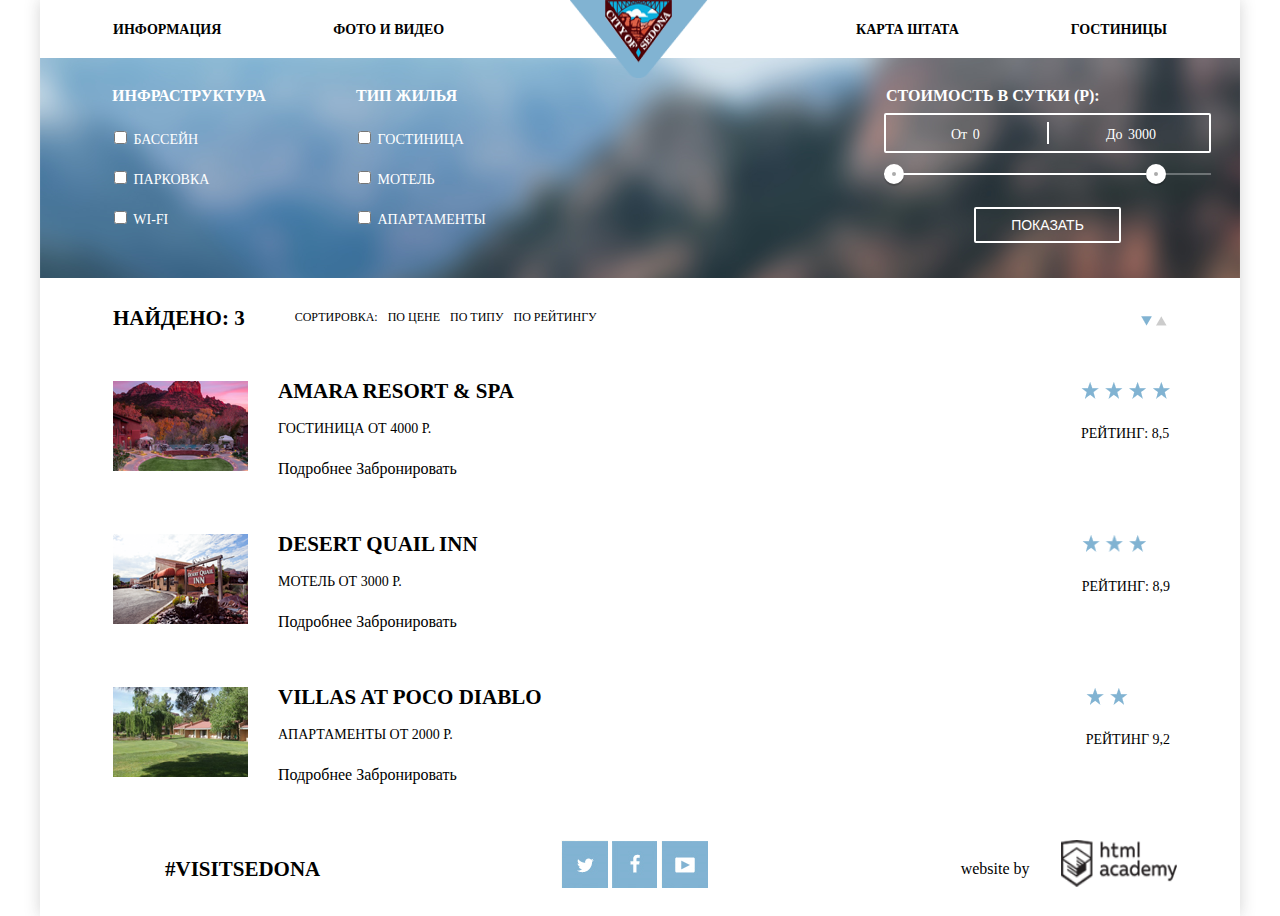
==== hotels.html @ d02c3669 "new" ====
<!DOCTYPE html>
<html lang="ru">
  <head>
    <meta charset="utf-8">
    <title>HTML Academy: Седона</title>
	<link href="css/css.css" rel="stylesheet">

  </head>
  <body>
       <header class="main-header">
	 <div class="container">
	  <nav class="main-navigator">
       <ul class="nav">
	     <li class="navigation nav-left"> <a href="#"> Информация </a> </li>
	     <li class="navigation nav-left"> <a href="#"> Фото и видео </a> </li>
         <li class="navigation nav-right"> <a href="#"> Карта штата </a> </li>
	     <li class="navigation nav-right-b"> <a href="#"> Гостиницы </a> </li>
	   </ul>
	  </nav>  
	 </div>
	 <div class="logo">
	   <a>
	     <img src="img/logo-sedona.png" alt="logo" width="138" height="78"> 
	   </a> 
	 </div>
	</header> 
	 <div class="all-search">
      <form>
	  <fieldset class="search-inf">
	  <legend> Инфраструктура </legend>
	   <p class="text">
	   <input type="checkbox" name="pool" id="pool">
	   <label for="pool">  Бассейн </label> 
	   </p>
	   <p class="text">
	   <input type="checkbox" name="parking" id="parking">
	   <label for="parking">  Парковка  </label>
	   </p>
	   <p class="text">
	   <input type="checkbox" name="wifi" id="wifi">
	   <label for="wifi">  WI-FI  </label>
	   </p>
	   </fieldset>
	   </form>
	 <form>
	 <fieldset class="search-accomodation">
	<legend> Тип жилья </legend>
	 <p class="text" >
	  <input type="checkbox" name="hotel" id="hotel">
	  <label for="hotel"> Гостиница </label>
	 </p>
	 <p class="text">
	  <input type="checkbox" name="motel" id="motel">
	  <label for="motel"> Мотель </label>
	 </p>
	 <p class="text">
	  <input type="checkbox" name="apartments" id="apartments">
	  <label for="apartments"> Апартаменты </label>
	 </p> 
	  </fieldset>
	 </form>
	<fieldset class="filter">
	 <legend>Стоимость в сутки (Р):</legend>
	   <div class="price-controls">
	   <label class="min-price"> От <input type="text" name="min-price" value="0"></label>
	   <label class="max-price"> До <input type="text" name="max-price" value="3000"> </label>
     </div>	 
	 <div class="range-controls">
	   <div class="scale">
	    <div class="bar"></div>
	   </div>
	 <div class="range-toggle range-toggle-min"> </div>  
	 <div class="range-toggle range-toggle-max"> </div>
	 </div>  
	 <button class="btn-transparent" type="submit">Показать</button>
	</fieldset>
	</div> 
	 <div class="sort">
	 <h2> Найдено: 3 </h2>
	  <ul class="howtosort">
	    <li class="sort1"> Сортировка: </li>
	    <li class="sort1"> <a href="#"> По цене </a> </li>
	    <li class="sort1"> <a href="#"> По типу </a> </li>
		<li class="sort1"> <a href="#"> По рейтингу </a> </li>
	</ul>
	 <div class="updown">
	  <a href="#"> <img src="img/down.png" alt="down"> </a>
	  <a href="#"> <img src="img/up.png" alt="up"></a>
	 </div>
	 </div>
  <div class="results">
    <div class="hotel">
	 <div class="image-block">
     <img src="img/amara.png" alt="amara hotel" width="135" height="90">
	 </div>
	 <div class="text-block">
     <h2> Amara Resort & Spa </h2>
     <p class="text"> Гостиница от 4000 Р. </p>
       <div class="booking-accomodation">
         <a href="#" class="button"> Подробнее </a>	   	 
		 <a href="#" class="button-2"> Забронировать </a>
	   </div>
      </div>	
		  <div class="rating">
		   <img src="img/4.png" alt="stars" width="89" height="17">
		   <p class="text">Рейтинг: 8,5 </p>
		  </div>
	</div>
		
	<div class="motel">
	  <div class="image-block">
      <img src="img/desert.png" alt="motel" width="135" height="90">
	  </div>
	  <div class="text-block">
      <h2> Desert Quail Inn </h2>	
      <p class="text"> Мотель от 3000 Р.</p>	  
	   <div class="booking-accomodation">
		<a href="#" class="button"> Подробнее </a>	   
		<a href="#" class="button-2"> Забронировать </a>  
		</div>
	   </div>	
		 <div class="rating"> 
		 <img src="img/3.png" alt="3 stars" width="64" height="17">
		  <p class="text">Рейтинг: 8,9 </p>
		 </div>
	   </div>
	
	<div class="apartments">
	 <div class="image-block">
	  <img src="img/villas.png" alt="apartments" width="135" height="90">
	  </div>
	  <div class="text-block">
	  <h2> Villas At Poco Diablo </h2>
	  <p class="text"> Апартаменты от 2000 Р. </p>
	   <div class="booking-accomodation">
		<a href="#" class="button"> Подробнее </a>	   
		<a href="#" class="button-2"> Забронировать </a> 
		</div>
		</div>
		<div class="rating"> 
		 <img src="img/2.png" alt="2 stars" width="42" height="17">
		 <p class="text">Рейтинг 9,2 </p>
		</div>
		</div>
</div>		
	   
	<footer class="main-footer">
   <div class="container2"> 
     <section class="hashtag"> 
       #Visitsedona
     </section>
	 <section class="social">
	  <a class="social-btn social-btn-tw" href="#"> <img src="img/twitter.png" alt="twitter"> </a>
      <a class="social-btn social-btn-fb" href="#"> <img src="img/facebook.png" alt="facebook"></a>
      <a class="social-btn social-btn-youtube" href="#"> <img src="img/inst.png" alt ="youtube"> </a>
	 </section> 
	 <section class="copyright">
	 <p class="cop-text"> website by </p>
	 <a class="cop-image" href="https://htmlacademy.ru/intensive/htmlcss">  <img src="img/logo-htmlacademy.png" alt="htmlacademy logo" width="116" height="47"></a>
	 </section>
	</div> 
</footer>	
  </body>
</html>
---- css/css.css ----
body {
	font-family:"PT Sans", "Verdana", "sans-serif";
	line-height: 26px;
	background-color: white; 
	max-width: 1200px;
	margin: 0px auto;
	padding:0;
	box-shadow: 0px 0px 15px 0px rgba(50, 50, 50, 0.21);
	
}


.main-navigator {
	font-size: 14px;
	font-weight: bold; 
	text-transform: uppercase;
	position: relative; 
	width: 1054px; 
	padding-left:73px;
	padding-right:73px;
	
	
}
.container {
	width:1200px;
	height: 41px;
    align-items: center; 
	padding-top:17px; 
	background-color:white;
	
}
header { 
    margin:0;
	position: relative;
}
.logo {
    position: absolute;
	top:0px;
	left:530px;
}
.nav{
	display: flex;
	padding:0;
	text-align:center; 
	justify-content: space-between;
	margin:0;

;
}
.navigation{
    font-size: 14px; 
	margin:0; 
	padding:0;
	list-style-type:none;
}

.nav-left{
	padding:0;

}

.nav-right{ 
  margin-left:300px;

}

.nav-right-b{
	padding:0;
	

}
.main-image{
	width: 100%;
}
.about {
	text-align:center;
	margin-top:60px;
	margin-bottom:55px; 

}

.features {
	display:flex; 
    flex-direction: row; 
	justify-content: space-between; 
    width:100%;  
}


.item {
	width:33.333%;
	min-height:172px; 
    padding: 60px 57px 70px 60px; 
    text-align: center; 
}
.reasons {
	display: flex; 
}
.reasons-bridge {
	display:flex; 
	flex-direction: row-reverse; 
}
.reasons-text {
	text-align: center; 
	width: 400px;
	height: 203px; 
	background-color: rgb(129, 179, 210);
	color: white; 
	padding:47px 0px 0px 0px;
	
}
.bridge-img {
	min-height: 250px;  
	line-height: 0;
}
.reasons-img { 
	min-height: 250px; 
}


.reasons-numbers{
   display:flex;
   flex-direction: row; 
   width:100%;  
}

.reasons-small{
   width: 33.333%;
   height: 176px; 
   padding: 20px 68px 60px 68px;  
   text-align: center; 
   background-color: rgb(238,238,238);
   
}

a:link{
	text-decoration:none;
	color:black;
}

.booking {
    height:295px;
	text-align: center; 
	margin: auto; 
	position:relative;
	left:0px;
	
}
.booking-form{
	width:575px; 
	height:395px;
	margin: auto; 
	top: 100%; 
	
	
}
.int {
	padding-top:54px;
	padding-bottom:22px;
	margin: 0px auto; 
	
}
.button-sedona {
	background-color: rgb(118,99,87);
	width: 575px;
	height:47px; 
	text-align: center; 
	padding-bottom: 20px;
	padding-top: 20px;  
	margin:auto;
	
	
}	
.search {
	width:575px; 
	background-color: white; 
	margin:auto; 
	left: 0; 
	right: 0;
	position:absolute; 

}
.search-sedona{
	color:white;
	text-decoration:none;
}
.howtosort{
	display:flex;
	justify-content:space-between;
	margin:0px;
}
	
.sort1 {
	list-style-type:none;
	padding-left:10px;
}

.headertext{
	font-size:30px;
	line-height: 24px;
	text-transform: uppercase;
	
}

h2{
	font-size: 21px;
	font-weight: bold; 
	text-transform: uppercase; 
	line-height:21px; 
	margin:0px;
	
}
.text{
	font-size: 14px;
	text-transform: uppercase;
	font-weight: normal; 
	

}

legend {
	font-size: 16px;
	font-weight: bold; 
	text-transform: uppercase; 
	line-height: 21px;
	padding-bottom:7px;
	
}
.sort{
	display:flex;
}
.sort1 {
	font-size: 12px;
	line-height: 18px;
	text-transform: uppercase; 
}
.container2 {
	width:100%;
	display:flex; 
	
}
.main-footer{
	padding-bottom:18px;
	padding-top:18px; 
	position:relative; 
	overflow: hidden; 
	display:flex;
}
.hashtag {
	width:33.333%; 
	font-size:21px; 
	line-height: 26px; 
	text-transform:uppercase; 
	font-weight: bold; 
	margin:auto;
	padding-left: 125px; 

}

.cop-text {
	width:100px; 
	vertical-align:middle; 
}

.copyright{
	width:33.333%;
	padding-left:120px; 
	display:flex; 
}
.social {
	width:33.333%;
	padding-left:117px; 

}

.all-search{
	border:none; 
	display:flex; 
	height:193px; 
	background-image:url(../img/filter-background.png);
	padding-top:27px;
	padding-left:68px;
	color:white;
}
.search-inf{
	width:240px;
	border:none; 
	padding:0px; 
}
.search-accomodation{
	width:288px;
	border:none; 
	padding:0px;
}
.filter {
	width:327px; 
	border:none; 
	margin-left:240px; 
	padding:0;
}
.sort{
	border:none;
	width: 1054px;
	height:55px;
	margin-left:73px;
	padding-top:30px;
	padding-right:73px;
	
}
.results {
	display: flex; 
	flex-direction:column;	
}
.updown{
	margin-left: auto; 
}
.hotel { 
    display:flex;
	width:1200px;
	justify-content:space-between; 
}
.motel{
	display:flex;
}
.apartments {
	display:flex; 
}
.rating {
	margin-left:auto; 
	margin-right:70px;
	padding-top:18px;
}
.image-block{
	width:135px;
	height:90px;
	margin-left:73px; 
	margin-top:18px;

}
.text-block{
	width:362px; 
	height:135px;
	margin-left:30px; 
	padding-top:18px;
}
.filer-range{
	width:330px;
}
.price-controls{
	height:36px;
	margin-bottom:20px;
	border:2px solid #ffffff; 
	border-radius:2px; 
	font-size: 0;
	position: relative;

}
.price-controls label{
	display:inline-block;
	font-size:14px; 
	line-height:38px;
	vertical-align:top;
	cursor:pointer; 
}
.price-controls .min-price,
.price-controls .max-price {
  width: 90px;
  padding-left: 65px;
}
.price-controls input {
  width: 50px;
  margin: 0;
  color: inherit;
  font: inherit;
  background: none;
  border: none;
}
.price-controls::after {
  content: "";
  position: absolute;
  top: 50%;
  left: 50%;
  transform: translate(-50%, -50%);
  width: 2px;
  height: 22px;
  background: #ffffff;
}
.range-controls {
  position: relative;
  margin-bottom: 32px;
}
.range-controls .scale {
  height: 2px;
  background: rgba(255, 255, 255, 0.3);
}
.range-controls .bar {
  width: 80%;
  height: 2px;
  background: #ffffff;
}
.range-toggle {
  width: 4px;
  height: 4px;
  background: #ababab;
  border: 8px solid #ffffff;
  border-radius: 50%;
  box-shadow: 0 2px 1px 0 rgba(0, 1, 1, 0.2);
  cursor: pointer;
  position: absolute;
  top: -9px;
}
.range-toggle-min {
  left: 0;
}

.range-toggle-max {
  left: 80%;
}
.range-toggle:hover {
  background: #1c4f80;
}
.btn-transparent {
  display: block;
  margin: 0 auto;
  padding: 6px 35px;
  font-size: 14px;
  line-height: 20px;
  color: #ffffff;
  text-transform: uppercase;
  background: transparent;
  border: 2px solid #ffffff;
  border-radius: 2px;
  cursor: pointer;
}
.btn-transparent:hover {
  color: #000000;
  background: #ffffff;
}
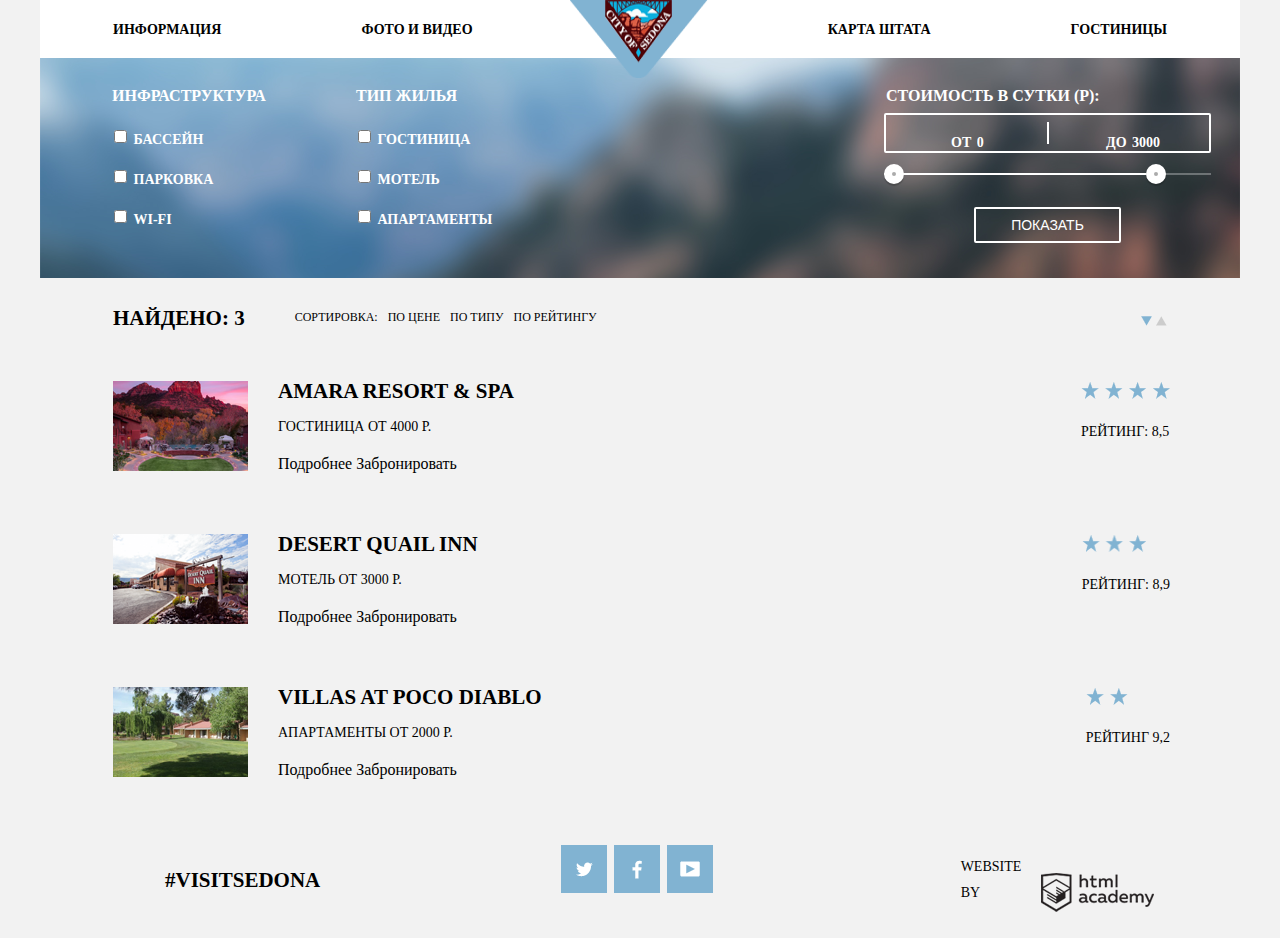
==== commit b6682080: "main-page" ====
--- a/hotels.html
+++ b/hotels.html
@@ -150,16 +150,16 @@
        #Visitsedona
      </section>
 	 <section class="social">
-	  <a class="social-btn social-btn-tw" href="#"> <img src="img/twitter.png" alt="twitter"> </a>
-      <a class="social-btn social-btn-fb" href="#"> <img src="img/facebook.png" alt="facebook"></a>
-      <a class="social-btn social-btn-youtube" href="#"> <img src="img/inst.png" alt ="youtube"> </a>
+	  <a class="social-btn social-btn-tw" href="#"> <span class="icon">Twitter</span> </a>
+      <a class="social-btn social-btn-fb" href="#"> <span class="icon">Facebook</span> </a>
+      <a class="social-btn social-btn-youtube" href="#"><span class="icon"> Youtube</span></a>
 	 </section> 
 	 <section class="copyright">
 	 <p class="cop-text"> website by </p>
-	 <a class="cop-image" href="https://htmlacademy.ru/intensive/htmlcss">  <img src="img/logo-htmlacademy.png" alt="htmlacademy logo" width="116" height="47"></a>
+	 <a class="cop-image" href="https://htmlacademy.ru/intensive/htmlcss">html academy </a>
 	 </section>
 	</div> 
-</footer>	
+</footer>
   </body>
 </html>
 	
--- a/css/css.css
+++ b/css/css.css
@@ -1,35 +1,41 @@
 body {
-	font-family:"PT Sans", "Verdana", "sans-serif";
+	font-family:'PT Sans', "Verdana", "sans-serif";
 	line-height: 26px;
-	background-color: white; 
+	background-color:#f2f2f2;
 	max-width: 1200px;
 	margin: 0px auto;
 	padding:0;
+
+
+}
+
+
+.page-container{
+	background-color:white;
 	box-shadow: 0px 0px 15px 0px rgba(50, 50, 50, 0.21);
-	
-}
-
-
+	max-width: 1200px;
+	margin: 0px auto;
+}
 .main-navigator {
 	font-size: 14px;
-	font-weight: bold; 
+	font-weight: bold;
 	text-transform: uppercase;
-	position: relative; 
-	width: 1054px; 
+	position: relative;
+	width: 1054px;
 	padding-left:73px;
 	padding-right:73px;
-	
-	
+
+
 }
 .container {
 	width:1200px;
 	height: 41px;
-    align-items: center; 
-	padding-top:17px; 
+    align-items: center;
+	padding-top:17px;
 	background-color:white;
-	
-}
-header { 
+
+}
+header {
     margin:0;
 	position: relative;
 }
@@ -41,15 +47,15 @@
 .nav{
 	display: flex;
 	padding:0;
-	text-align:center; 
+	text-align:center;
 	justify-content: space-between;
 	margin:0;
 
 ;
 }
 .navigation{
-    font-size: 14px; 
-	margin:0; 
+    font-size: 14px;
+	margin:0;
 	padding:0;
 	list-style-type:none;
 }
@@ -59,78 +65,96 @@
 
 }
 
-.nav-right{ 
-  margin-left:300px;
-
-}
-
+.nav-right{
+  margin-left:215px;
+
+}
+.item {
+	width:33.333%;
+	height:124px;
+    padding: 60px 57px 70px 60px;
+    text-align: center;
+}
+.item-img{
+	padding-bottom:23px;
+}
+.item-name{
+	padding-bottom:10px;
+}
 .nav-right-b{
 	padding:0;
-	
+
 
 }
 .main-image{
-	width: 100%;
+	width:100%;
 }
 .about {
 	text-align:center;
-	margin-top:60px;
-	margin-bottom:55px; 
-
-}
-
+	margin-top:50px;
+	margin-bottom:58px;
+	height:94px;
+
+}
+.text.about{
+	margin-top:32px;
+
+}
+.main-sedona{
+	line-height:26px;
+}
 .features {
-	display:flex; 
-    flex-direction: row; 
-	justify-content: space-between; 
-    width:100%;  
-}
-
-
-.item {
-	width:33.333%;
-	min-height:172px; 
-    padding: 60px 57px 70px 60px; 
-    text-align: center; 
-}
+	display:flex;
+    flex-direction: row;
+	justify-content: space-between;
+    width:100%;
+	height:329px;
+}
+
+
+
 .reasons {
-	display: flex; 
+	display: flex;
 }
 .reasons-bridge {
-	display:flex; 
-	flex-direction: row-reverse; 
+	display:flex;
+	flex-direction: row-reverse;
 }
 .reasons-text {
-	text-align: center; 
+	text-align: center;
 	width: 400px;
-	height: 203px; 
+	height: 210px;
 	background-color: rgb(129, 179, 210);
-	color: white; 
-	padding:47px 0px 0px 0px;
-	
+	color: white;
+	padding:47px 48px 0px 47px;
+
 }
 .bridge-img {
-	min-height: 250px;  
+	min-height: 250px;
 	line-height: 0;
 }
-.reasons-img { 
-	min-height: 250px; 
-}
-
-
+.reasons-img {
+	height: 250px;
+}
+
+.text.number{
+	margin-top:28px;
+	margin-bottom:23px;
+
+}
 .reasons-numbers{
    display:flex;
-   flex-direction: row; 
-   width:100%;  
+   flex-direction: row;
+   width:100%;
 }
 
 .reasons-small{
    width: 33.333%;
-   height: 176px; 
-   padding: 20px 68px 60px 68px;  
-   text-align: center; 
+   height: 149px;
+   padding: 48px 68px 60px 68px;
+   text-align: center;
    background-color: rgb(238,238,238);
-   
+
 }
 
 a:link{
@@ -138,93 +162,348 @@
 	color:black;
 }
 
+
 .booking {
     height:295px;
-	text-align: center; 
-	margin: auto; 
+	text-align: center;
+	margin: auto;
 	position:relative;
 	left:0px;
-	
-}
-.booking-form{
-	width:575px; 
-	height:395px;
-	margin: auto; 
-	top: 100%; 
-	
-	
-}
+
+}
+.modal-form{
+	width:462px;
+	height:282px;
+	margin: auto;
+	top: 100%;
+	margin-top:53px;
+	margin-bottom:60px;
+	padding-left:57px;
+	padding-right:56px;
+	display:block;
+
+}
+
+.modal-form-none{
+	display:none;
+
+}
+
+
 .int {
-	padding-top:54px;
-	padding-bottom:22px;
-	margin: 0px auto; 
-	
+	padding-top:40px;
+	padding-bottom:40px;
+	margin: 0px auto;
+
 }
 .button-sedona {
 	background-color: rgb(118,99,87);
-	width: 575px;
-	height:47px; 
-	text-align: center; 
-	padding-bottom: 20px;
-	padding-top: 20px;  
 	margin:auto;
-	
-	
-}	
+	height:86px;
+
+}
 .search {
-	width:575px; 
-	background-color: white; 
-	margin:auto; 
-	left: 0; 
+	width:575px;
+	background-color: white;
+	margin:auto;
+	left: 0;
 	right: 0;
-	position:absolute; 
+	position:absolute;
+	box-shadow: 0px 7px 15px 0px rgba(50, 50, 50, 0.15);
 
 }
 .search-sedona{
 	color:white;
 	text-decoration:none;
+	font-size:21px;
+	text-transform: uppercase;
+	font-weight: bold;
+	line-height: 86px;
 }
 .howtosort{
 	display:flex;
 	justify-content:space-between;
 	margin:0px;
 }
-	
+
 .sort1 {
 	list-style-type:none;
 	padding-left:10px;
 }
 
+.datepicker{
+	background-image:url(../img/calendar.png);
+	font-size:0px;
+	height:21px;
+	width:22px;
+	background-position: top left;
+    background-repeat: no-repeat;
+	border:none;
+	position:absolute;
+	right:70px;
+	top:148px;
+	outline:none;
+
+}
+.datepicker1{
+	background-image:url(../img/calendar.png);
+	font-size:0px;
+	height:21px;
+	width:22px;
+	background-position: top left;
+    background-repeat: no-repeat;
+	border:none;
+	position:absolute;
+	right:70px;
+	top:213px;
+	outline:none;
+}
+.datepicker1:hover{
+	background-image:url(../img/calendar-black.png);
+}
+.datepicker1:focus{
+	background-image:url(../img/calendar-blue.png);
+}
+.datepicker:hover{
+	background-image:url(../img/calendar-black.png);
+}
+.datepicker:focus{
+	background-image:url(../img/calendar-blue.png);
+}
+input[name="departure"],
+     [name="arrival"]  {
+	width: 292px;
+  height: 39px;
+  padding-right: 43px;
+	padding-left:10px;
+	margin:0;
+	background-color:#f2f2f2;
+	border:none;
+}
+input[name="departure"]{
+	margin-left: 20px;
+}
+input[name="arrival"]{
+	margin-left:20px;
+}
+input[value="4 июля 2017"],
+   [value="24 апреля 2017"]
+	{
+	 font-size:14px;
+     line-height:26px;
+     text-transform:uppercase;
+     font-weight:bold;
+
+
+}
+input[type="submit"]{
+	width:467px;
+	height:58px;
+	background-color:#81b3d2;
+	color:white;
+	border:none;
+	margin-top:50px;
+	font-size:21px;
+	font-weight:bold;
+	text-transform:uppercase;
+	line-height:26px;
+}
+input[name="kids"],
+   [name="adults"]
+{
+	width:33%;
+	background-color:#f2f2f2;
+	border:none;
+	font-size:14px;
+    line-height:26px;
+    text-transform:uppercase;
+    font-weight:bold;
+	text-align:center;
+}
+input:focus{
+	background-color:#ffffff;
+}
+input:hover{
+	background-color:#ebebeb;
+}
+input[name="adults"]{
+	width:33%;
+}
+input[name="kids"]{
+
+}
+input[type=submit]:hover{
+	background-color:#669ec0;
+}
+input[type=submit]:focus{
+	background-color:#5496bd;
+	color:#88b6d1;
+}
+.plus{
+	border:none;
+	font-size:0;
+	background-image:url(../img/plus.png);
+	background-repeat: no-repeat;
+	background-position: center;
+	width:33%;
+	height:34px;
+	background-color:#f2f2f2;
+	outline:none;
+}
+.plus:hover{
+	background-image:url(../img/black-plus.png);
+}
+.plus:focus{
+	background-image:url(../img/blue-plus.png);
+}
+.minus:hover{
+	background-image:url(../img/black-minus.png);
+}
+.minus:focus{
+	background-image:url(../img/blue-minus.png);
+}
+
+.plus1:hover{
+	background-image:url(../img/black-plus.png);
+}
+.plus1:focus{
+	background-image:url(../img/blue-plus.png);
+}
+.minus1:hover{
+	background-image:url(../img/black-minus.png);
+}
+.minus1:focus{
+
+}
+
+.ad-container{
+	height:44px;
+	margin:0;
+}
+.ad{
+	display:flex;
+}
+.kd-container{
+	height:44px;
+	margin:0;
+}
+.kd{
+	display:flex;
+}
+.visitors{
+	display:flex;
+	justify-content:space-between;
+}
+.adults-number,
+.kids-number{
+	width:120px;
+	display: flex;
+	height: 34px;
+
+}
+
+.adults-number{
+	margin-left: 42px;
+}
+.kids-number{
+	margin-left:30px;
+}
+.minus{
+	border:none;
+	font-size:0;
+	background-image:url(../img/minus.png);
+	background-repeat: no-repeat;
+	background-position:center;
+	width:33%;
+	height:34px;
+	background-color:#f2f2f2;
+	outline:none;
+
+}
+.minus1{
+	border:none;
+	font-size:0;
+	background-image:url(../img/minus.png);
+	background-repeat: no-repeat;
+	width:11px;
+	height:11px;
+	background-color:#f2f2f2;
+	position:absolute;
+	left:84px;
+	top:17px;
+	outline:none;
+}
+.plus1{
+	border:none;
+	font-size:0;
+	background-image:url(../img/plus.png);
+	background-repeat: no-repeat;
+	width:11px;
+	height:11px;
+	background-color:#f2f2f2;
+	position:absolute;
+	right:15px;
+	top:13px;
+	outline:none;
+}
+
+
+}
+.in{
+	display:flex;
+	margin-bottom:27px;
+	justify-content:space-between;
+}
+
+.container-dates{
+	width:463px;
+	height:45px;
+	margin-bottom:20px;
+}
+
+label{
+	vertical-align:middle;
+	font-size:14px;
+	line-height:26px;
+	text-transform:uppercase;
+	font-weight:bold;
+	margin-top:8px;
+}
 .headertext{
 	font-size:30px;
 	line-height: 24px;
 	text-transform: uppercase;
-	
+	padding-bottom:4px;
+
+}
+.search-sedona2{
+	margin-top:10px;
 }
 
 h2{
 	font-size: 21px;
-	font-weight: bold; 
-	text-transform: uppercase; 
-	line-height:21px; 
+	font-weight: bold;
+	text-transform: uppercase;
+	line-height:21px;
 	margin:0px;
-	
+
 }
 .text{
 	font-size: 14px;
 	text-transform: uppercase;
-	font-weight: normal; 
-	
+	font-weight: normal;
+	line-height:21px;
+
 
 }
 
 legend {
 	font-size: 16px;
-	font-weight: bold; 
-	text-transform: uppercase; 
+	font-weight: bold;
+	text-transform: uppercase;
 	line-height: 21px;
 	padding-bottom:7px;
-	
+
 }
 .sort{
 	display:flex;
@@ -232,51 +511,117 @@
 .sort1 {
 	font-size: 12px;
 	line-height: 18px;
-	text-transform: uppercase; 
+	text-transform: uppercase;
 }
 .container2 {
 	width:100%;
-	display:flex; 
-	
+	display:flex;
+
 }
 .main-footer{
 	padding-bottom:18px;
-	padding-top:18px; 
-	position:relative; 
-	overflow: hidden; 
+	padding-top:18px;
+	position:relative;
+	overflow: hidden;
 	display:flex;
 }
 .hashtag {
-	width:33.333%; 
-	font-size:21px; 
-	line-height: 26px; 
-	text-transform:uppercase; 
-	font-weight: bold; 
+	width:33.333%;
+	font-size:21px;
+	line-height: 26px;
+	text-transform:uppercase;
+	font-weight: bold;
 	margin:auto;
-	padding-left: 125px; 
+	padding-left: 125px;
 
 }
 
 .cop-text {
-	width:100px; 
-	vertical-align:middle; 
+	width:80px;
+	vertical-align:middle;
+	font-size:14px;
+	line-height:26px;
+	text-transform:uppercase;
+
+}
+.cop-image{
+	background-image:url(../img/logo-htmlacademy.png);
+	background-repeat:no-repeat;
+	display:block;
+	width:116px;
+	height:47px;
+	font-size:0;
+	margin-top:auto;
+
+}
+.cop-image:hover{
+	background-image:url(../img/logo-blue.png);
+	background-repeat:no-repeat;
+}
+.cop-image:focus{
+	background-image:url(../img/logo-grey.png);
 }
 
 .copyright{
 	width:33.333%;
-	padding-left:120px; 
-	display:flex; 
+	padding-left:120px;
+	display:flex;
 }
 .social {
 	width:33.333%;
-	padding-left:117px; 
-
-}
-
+	padding-left:117px;
+	display:block;
+
+
+}
+.social-btn{
+	width: 46px;
+    height: 48px;
+	background-color: #81b3d2;
+	background-repeat:no-repeat;
+	display:inline-block;
+	font-size:0;
+}
+.social-btn-tw{
+	background-image:url(../img/t.png);
+	margin:auto;
+	background-repeat:no-repeat;
+	background-position: center;
+}
+.social-btn:hover{
+	background-color:#669ec0;
+}
+.social-btn:focus{
+	background-color:#5496bd;
+}
+.social-btn:focus span{
+	opacity: 0.3;
+}
+.social-btn-fb{
+	background-image:url(../img/f.png);
+	margin-left:3px;
+	background-repeat:no-repeat;
+	background-position: center;
+}
+.social-btn-fb:focus{
+	background-image:url(../img/fo.png);
+}
+.social-btn-tw:focus{
+	background-image:url(../img/to.png);
+}
+.social-btn-youtube{
+	background-image:url(../img/y.png);
+	margin-left:3px;
+	background-repeat:no-repeat;
+	background-position: center;
+}
+.social-btn-youtube:focus{
+	background-image:url(../img/yo.png);
+}
 .all-search{
-	border:none; 
-	display:flex; 
-	height:193px; 
+	border:none;
+	display:flex;
+	height:193px;
 	background-image:url(../img/filter-background.png);
 	padding-top:27px;
 	padding-left:68px;
@@ -284,18 +629,18 @@
 }
 .search-inf{
 	width:240px;
-	border:none; 
-	padding:0px; 
+	border:none;
+	padding:0px;
 }
 .search-accomodation{
 	width:288px;
-	border:none; 
+	border:none;
 	padding:0px;
 }
 .filter {
-	width:327px; 
-	border:none; 
-	margin-left:240px; 
+	width:327px;
+	border:none;
+	margin-left:240px;
 	padding:0;
 }
 .sort{
@@ -305,42 +650,42 @@
 	margin-left:73px;
 	padding-top:30px;
 	padding-right:73px;
-	
+
 }
 .results {
-	display: flex; 
-	flex-direction:column;	
+	display: flex;
+	flex-direction:column;
 }
 .updown{
-	margin-left: auto; 
-}
-.hotel { 
+	margin-left: auto;
+}
+.hotel {
     display:flex;
 	width:1200px;
-	justify-content:space-between; 
+	justify-content:space-between;
 }
 .motel{
 	display:flex;
 }
 .apartments {
-	display:flex; 
+	display:flex;
 }
 .rating {
-	margin-left:auto; 
+	margin-left:auto;
 	margin-right:70px;
 	padding-top:18px;
 }
 .image-block{
 	width:135px;
 	height:90px;
-	margin-left:73px; 
+	margin-left:73px;
 	margin-top:18px;
 
 }
 .text-block{
-	width:362px; 
+	width:362px;
 	height:135px;
-	margin-left:30px; 
+	margin-left:30px;
 	padding-top:18px;
 }
 .filer-range{
@@ -349,18 +694,18 @@
 .price-controls{
 	height:36px;
 	margin-bottom:20px;
-	border:2px solid #ffffff; 
-	border-radius:2px; 
+	border:2px solid #ffffff;
+	border-radius:2px;
 	font-size: 0;
 	position: relative;
 
 }
 .price-controls label{
 	display:inline-block;
-	font-size:14px; 
+	font-size:14px;
 	line-height:38px;
 	vertical-align:top;
-	cursor:pointer; 
+	cursor:pointer;
 }
 .price-controls .min-price,
 .price-controls .max-price {
@@ -435,4 +780,4 @@
 .btn-transparent:hover {
   color: #000000;
   background: #ffffff;
-}+}
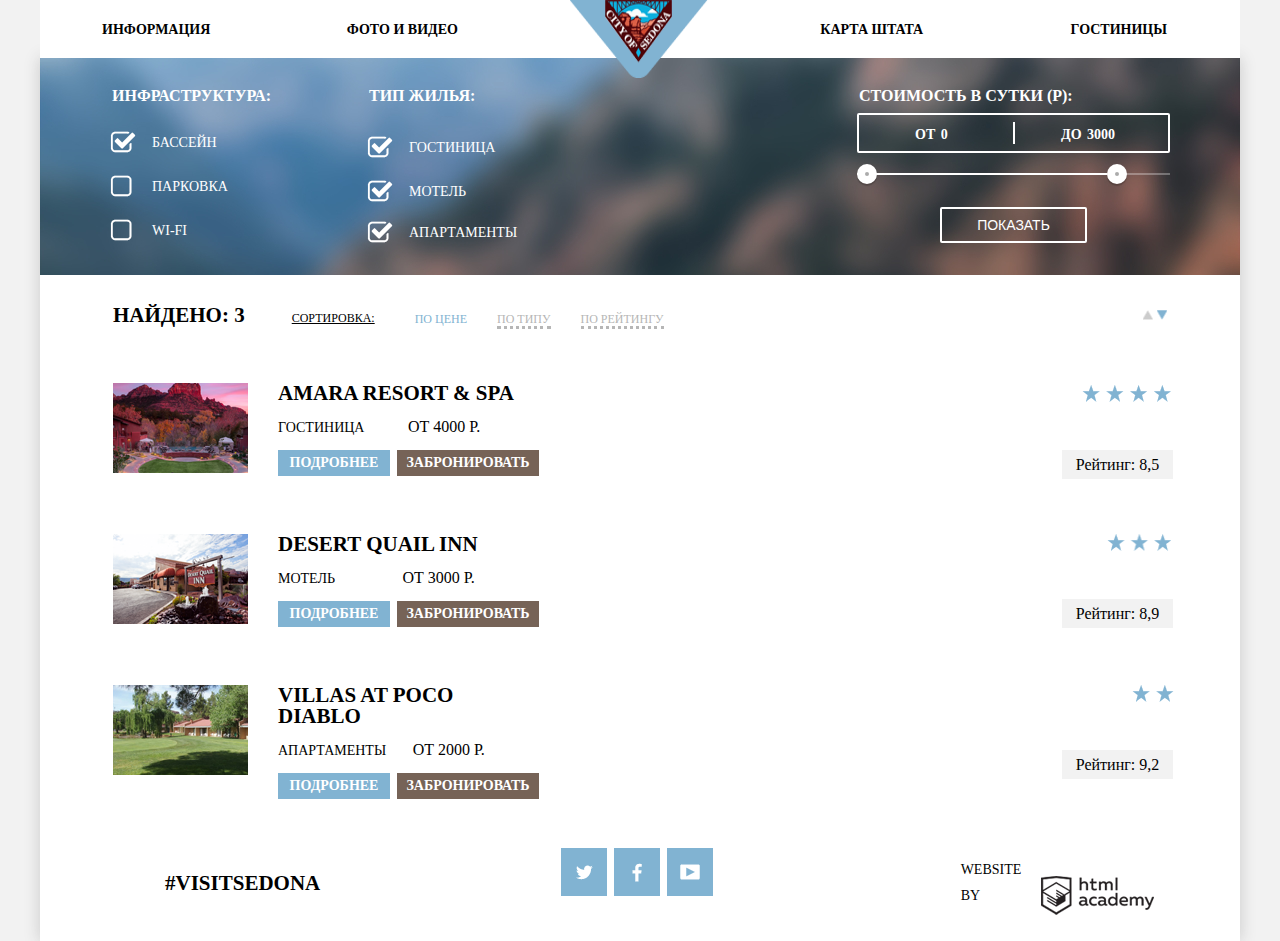
==== commit 10bd5db9: "second-page" ====
--- a/hotels.html
+++ b/hotels.html
@@ -11,52 +11,53 @@
 	 <div class="container">
 	  <nav class="main-navigator">
        <ul class="nav">
-	     <li class="navigation nav-left"> <a href="#"> Информация </a> </li>
-	     <li class="navigation nav-left"> <a href="#"> Фото и видео </a> </li>
+	       <li class="navigation nav-left"> <a href="#"> Информация </a> </li>
+	       <li class="navigation nav-left"> <a href="#"> Фото и видео </a> </li>
          <li class="navigation nav-right"> <a href="#"> Карта штата </a> </li>
-	     <li class="navigation nav-right-b"> <a href="#"> Гостиницы </a> </li>
+	       <li class="navigation nav-right-b"> <a href="#"> Гостиницы </a> </li>
 	   </ul>
-	  </nav>  
+	  </nav>
 	 </div>
 	 <div class="logo">
 	   <a>
-	     <img src="img/logo-sedona.png" alt="logo" width="138" height="78"> 
-	   </a> 
+	     <img src="img/logo-sedona.png" alt="logo" width="138" height="78">
+	   </a>
 	 </div>
-	</header> 
+	</header>
+<div class="page-container">
 	 <div class="all-search">
       <form>
 	  <fieldset class="search-inf">
-	  <legend> Инфраструктура </legend>
-	   <p class="text">
-	   <input type="checkbox" name="pool" id="pool">
-	   <label for="pool">  Бассейн </label> 
+	  <legend> Инфраструктура: </legend>
+	   <p class="text1">
+	   <input class="check_box" type="checkbox" name="pool" id="pool" checked>
+	   <label class="form-label" for="pool">  Бассейн </label>
 	   </p>
-	   <p class="text">
-	   <input type="checkbox" name="parking" id="parking">
-	   <label for="parking">  Парковка  </label>
+	   <p class="text1">
+	   <input class="check_box" type="checkbox" name="parking" id="parking">
+	   <label class="form-label"for="parking">  Парковка  </label>
 	   </p>
-	   <p class="text">
-	   <input type="checkbox" name="wifi" id="wifi">
-	   <label for="wifi">  WI-FI  </label>
+	   <p class="text1">
+	   <input class="check_box"type="checkbox" name="wifi" id="wifi">
+	   <label class="form-label" for="wifi">  WI-FI  </label>
 	   </p>
 	   </fieldset>
 	   </form>
 	 <form>
 	 <fieldset class="search-accomodation">
-	<legend> Тип жилья </legend>
-	 <p class="text" >
-	  <input type="checkbox" name="hotel" id="hotel">
-	  <label for="hotel"> Гостиница </label>
+	<legend> Тип жилья: </legend>
+	 <p class="text1" >
+	  <input class="check_box" type="checkbox" name="hotel" id="hotel" checked>
+	  <label class="form-label" for="hotel"> Гостиница </label>
+	 </p>
+	 <p class="text1">
+	  <input class="check_box" type="checkbox" name="motel" id="motel" checked>
+	  <label class="form-label" for="motel"> Мотель </label>
 	 </p>
 	 <p class="text">
-	  <input type="checkbox" name="motel" id="motel">
-	  <label for="motel"> Мотель </label>
+	  <input class="check_box" type="checkbox" name="apartments" id="apartments" checked>
+	  <label class="form-label" for="apartments"> Апартаменты </label>
 	 </p>
-	 <p class="text">
-	  <input type="checkbox" name="apartments" id="apartments">
-	  <label for="apartments"> Апартаменты </label>
-	 </p> 
 	  </fieldset>
 	 </form>
 	<fieldset class="filter">
@@ -64,103 +65,113 @@
 	   <div class="price-controls">
 	   <label class="min-price"> От <input type="text" name="min-price" value="0"></label>
 	   <label class="max-price"> До <input type="text" name="max-price" value="3000"> </label>
-     </div>	 
+     </div>
 	 <div class="range-controls">
 	   <div class="scale">
 	    <div class="bar"></div>
 	   </div>
-	 <div class="range-toggle range-toggle-min"> </div>  
+	 <div class="range-toggle range-toggle-min"> </div>
 	 <div class="range-toggle range-toggle-max"> </div>
-	 </div>  
+	 </div>
 	 <button class="btn-transparent" type="submit">Показать</button>
 	</fieldset>
-	</div> 
+	</div>
 	 <div class="sort">
 	 <h2> Найдено: 3 </h2>
 	  <ul class="howtosort">
-	    <li class="sort1"> Сортировка: </li>
-	    <li class="sort1"> <a href="#"> По цене </a> </li>
-	    <li class="sort1"> <a href="#"> По типу </a> </li>
-		<li class="sort1"> <a href="#"> По рейтингу </a> </li>
+	    <li class="sort1 title"> Сортировка: </li>
+	    <li> <a class="sort1 activelink" href="#"> По цене </a> </li>
+	    <li> <a class="sort1 notactive" href="#"> По типу </a> </li>
+		<li> <a class="sort1 notactive"href="#"> По рейтингу </a> </li>
 	</ul>
 	 <div class="updown">
-	  <a href="#"> <img src="img/down.png" alt="down"> </a>
-	  <a href="#"> <img src="img/up.png" alt="up"></a>
+    <a class="up" href="#"> arrow </a>
+	  <a class="down" href="#"> arrow </a>
 	 </div>
 	 </div>
+<div class="container-results">
   <div class="results">
-    <div class="hotel">
+    <div class="item-stay">
 	 <div class="image-block">
      <img src="img/amara.png" alt="amara hotel" width="135" height="90">
 	 </div>
 	 <div class="text-block">
      <h2> Amara Resort & Spa </h2>
-     <p class="text"> Гостиница от 4000 Р. </p>
+     <div class="description">
+       <span class="text"> Гостиница  </span>
+       <span class="price"> от 4000 Р. </span>
+     </div>
        <div class="booking-accomodation">
-         <a href="#" class="button"> Подробнее </a>	   	 
-		 <a href="#" class="button-2"> Забронировать </a>
+         <a href="#" class="button-more"> Подробнее </a>
+		 <a href="#" class="button-booking"> Забронировать </a>
 	   </div>
-      </div>	
+      </div>
 		  <div class="rating">
-		   <img src="img/4.png" alt="stars" width="89" height="17">
-		   <p class="text">Рейтинг: 8,5 </p>
+		   <img class="stars" src="img/4.png" alt="stars" width="89" height="17">
+		   <span class="rait">Рейтинг: 8,5 </span>
 		  </div>
 	</div>
-		
-	<div class="motel">
+
+	<div class="item-stay">
 	  <div class="image-block">
       <img src="img/desert.png" alt="motel" width="135" height="90">
 	  </div>
 	  <div class="text-block">
-      <h2> Desert Quail Inn </h2>	
-      <p class="text"> Мотель от 3000 Р.</p>	  
+      <h2> Desert Quail Inn </h2>
+      <div class="description">
+        <span class="text"> Мотель </span>
+        <span class="price1">от 3000 Р.</span>
+     </div>
 	   <div class="booking-accomodation">
-		<a href="#" class="button"> Подробнее </a>	   
-		<a href="#" class="button-2"> Забронировать </a>  
+		    <a href="#" class="button-more"> Подробнее </a>
+		    <a href="#" class="button-booking"> Забронировать </a>
 		</div>
-	   </div>	
-		 <div class="rating"> 
-		 <img src="img/3.png" alt="3 stars" width="64" height="17">
-		  <p class="text">Рейтинг: 8,9 </p>
+	   </div>
+		 <div class="rating">
+		    <img class="stars2"src="img/3.png" alt="3 stars" width="64" height="17">
+		    <span class="rait">Рейтинг: 8,9 </span>
 		 </div>
 	   </div>
-	
-	<div class="apartments">
+
+	<div class="item-stay">
 	 <div class="image-block">
 	  <img src="img/villas.png" alt="apartments" width="135" height="90">
 	  </div>
 	  <div class="text-block">
 	  <h2> Villas At Poco Diablo </h2>
-	  <p class="text"> Апартаменты от 2000 Р. </p>
+  <div class="description">
+	  <span class="text"> Апартаменты  </span>
+    <span class="price2">от 2000 Р. </span>
+  </div>
 	   <div class="booking-accomodation">
-		<a href="#" class="button"> Подробнее </a>	   
-		<a href="#" class="button-2"> Забронировать </a> 
+		<a href="#" class="button-more"> Подробнее </a>
+		<a href="#" class="button-booking"> Забронировать </a>
 		</div>
 		</div>
-		<div class="rating"> 
-		 <img src="img/2.png" alt="2 stars" width="42" height="17">
-		 <p class="text">Рейтинг 9,2 </p>
+		<div class="rating">
+		  <img class="stars3"src="img/2.png" alt="2 stars" width="42" height="17">
+		  <span class="rait">Рейтинг: 9,2 </span>
 		</div>
 		</div>
-</div>		
-	   
+  </div>
+</div>
+
 	<footer class="main-footer">
-   <div class="container2"> 
-     <section class="hashtag"> 
+   <div class="container2">
+     <section class="hashtag">
        #Visitsedona
      </section>
 	 <section class="social">
 	  <a class="social-btn social-btn-tw" href="#"> <span class="icon">Twitter</span> </a>
       <a class="social-btn social-btn-fb" href="#"> <span class="icon">Facebook</span> </a>
       <a class="social-btn social-btn-youtube" href="#"><span class="icon"> Youtube</span></a>
-	 </section> 
+	 </section>
 	 <section class="copyright">
 	 <p class="cop-text"> website by </p>
 	 <a class="cop-image" href="https://htmlacademy.ru/intensive/htmlcss">html academy </a>
 	 </section>
-	</div> 
+	</div>
+</div>
 </footer>
   </body>
 </html>
-	
-	   --- a/css/css.css
+++ b/css/css.css
@@ -2,7 +2,7 @@
 	font-family:'PT Sans', "Verdana", "sans-serif";
 	line-height: 26px;
 	background-color:#f2f2f2;
-	max-width: 1200px;
+	width: 1200px;
 	margin: 0px auto;
 	padding:0;
 
@@ -15,6 +15,7 @@
 	box-shadow: 0px 0px 15px 0px rgba(50, 50, 50, 0.21);
 	max-width: 1200px;
 	margin: 0px auto;
+
 }
 .main-navigator {
 	font-size: 14px;
@@ -24,6 +25,7 @@
 	width: 1054px;
 	padding-left:73px;
 	padding-right:73px;
+
 
 
 }
@@ -50,9 +52,14 @@
 	text-align:center;
 	justify-content: space-between;
 	margin:0;
-
-;
-}
+	color:black;
+}
+
+a {
+color: black;
+text-decoration: none;
+}
+
 .navigation{
     font-size: 14px;
 	margin:0;
@@ -62,6 +69,7 @@
 
 .nav-left{
 	padding:0;
+	margin-left:-11px;
 
 }
 
@@ -159,7 +167,7 @@
 
 a:link{
 	text-decoration:none;
-	color:black;
+
 }
 
 
@@ -221,12 +229,39 @@
 	line-height: 86px;
 }
 .howtosort{
-	display:flex;
-	justify-content:space-between;
+  display: flex;
+	list-style-type: none;
 	margin:0px;
-}
-
+	padding-left: 7px;
+}
+.title{
+	font:12px;
+	text-transform: uppercase;
+	text-decoration: underline;
+	display: inline-block;
+}
+.howtosort a.activelink{
+	border-bottom: none;
+  color: #81b3d2;
+}
+.howtosort a.notactive{
+	border-bottom: dotted;
+	color:#b6b6b6;
+	padding: 0px;
+
+}
+.howtosort a.notactive:focus{
+	border-bottom: none;
+	color:black;
+	padding: 0px;
+}
+.howtosort a.notactive:hover{
+	border-bottom: dotted;
+	color:#81b3d2;
+	padding: 0px;
+}
 .sort1 {
+	margin-left: 30px;
 	list-style-type:none;
 	padding-left:10px;
 }
@@ -493,10 +528,13 @@
 	text-transform: uppercase;
 	font-weight: normal;
 	line-height:21px;
-
-
-}
-
+}
+.text1{
+	font-size: 14px;
+	text-transform: uppercase;
+	font-weight: normal;
+	line-height: 30px;
+}
 legend {
 	font-size: 16px;
 	font-weight: bold;
@@ -505,12 +543,14 @@
 	padding-bottom:7px;
 
 }
+.form-label{
+	font-weight: normal;
+}
 .sort{
 	display:flex;
 }
 .sort1 {
 	font-size: 12px;
-	line-height: 18px;
 	text-transform: uppercase;
 }
 .container2 {
@@ -621,14 +661,14 @@
 .all-search{
 	border:none;
 	display:flex;
-	height:193px;
-	background-image:url(../img/filter-background.png);
+	height:190px;
+	background-image:url(../img/filter-background.jpg);
 	padding-top:27px;
 	padding-left:68px;
 	color:white;
 }
 .search-inf{
-	width:240px;
+	width:230px;
 	border:none;
 	padding:0px;
 }
@@ -636,17 +676,55 @@
 	width:288px;
 	border:none;
 	padding:0px;
+	padding-top: 5px;
+	margin-left:25px;
 }
 .filter {
 	width:327px;
 	border:none;
-	margin-left:240px;
+	margin-left:200px;
 	padding:0;
+	margin-right:70px;
+}
+input[type="checkbox"]{
+	display: none;
+}
+.check_box+.form-label{
+	position:relative;
+	padding-left:42px;
+	cursor: pointer;
+	margin-bottom:20px;
+	padding-bottom: 30px;
+
+}
+
+
+input[type="checkbox"]:checked + label:before {
+  content: '';
+  position: absolute;
+  top: -4px;
+  left: 0;
+  width: 26px;
+  height: 22px;
+  background: url('../img/checked.png');
+  line-height: 21px;
+
+}
+
+input[type="checkbox"]:not(checked) + label:before {
+  content: '';
+  position: absolute;
+  top: -4px;
+  left: 0;
+  width: 22px;
+  height: 22px;
+  background: url('../img/checkbox.png');
+	line-height: 21px;
+
 }
 .sort{
 	border:none;
 	width: 1054px;
-	height:55px;
 	margin-left:73px;
 	padding-top:30px;
 	padding-right:73px;
@@ -656,24 +734,69 @@
 	display: flex;
 	flex-direction:column;
 }
+.container-results{
+	padding-right:70px;
+	padding-bottom:40px;
+}
 .updown{
 	margin-left: auto;
 }
-.hotel {
-    display:flex;
-	width:1200px;
-	justify-content:space-between;
-}
-.motel{
-	display:flex;
-}
-.apartments {
-	display:flex;
-}
+
+.item-stay{
+	display:flex;
+	height:85px;
+	padding-bottom: 33px;
+	padding-top: 33px;
+
+}
+
 .rating {
-	margin-left:auto;
-	margin-right:70px;
+	margin-left:523px;
+	margin-right:73px;
+
+}
+
+.rait{
+	background-color: #f2f2f2;
+	width:111px;
+	line-height: 29px;
+	text-align: center;
+	display: block;
+	margin-right: 73px;
+	margin-top:40px;
+
+
+}
+.stars{
+	margin-left: 20px;
+	margin-top:20px;
+}
+.stars2{
 	padding-top:18px;
+	margin-left: 45px;
+}
+.stars3{
+	padding-top:18px;
+	margin-left: 70px;
+}
+.price,
+.price1,
+.price2{
+	text-transform: uppercase;
+}
+
+.price{
+	margin-left:40px;
+}
+.price1{
+	margin-left: 64px;
+}
+.price2{
+	margin-left:23px;
+}
+.description{
+	margin-bottom:10px;
+	margin-top:10px;
 }
 .image-block{
 	width:135px;
@@ -710,7 +833,8 @@
 .price-controls .min-price,
 .price-controls .max-price {
   width: 90px;
-  padding-left: 65px;
+  padding-left: 56px;
+	margin:auto;
 }
 .price-controls input {
   width: 50px;
@@ -763,6 +887,77 @@
 }
 .range-toggle:hover {
   background: #1c4f80;
+}
+.button-more{
+	width: 112px;
+	height: 26px;
+	background-color: #81b3d2;
+	display: block;
+	text-align: center;
+	color:white;
+	text-transform: uppercase;
+	font-weight: bold;
+	font-size: 14px;
+}
+.button-more:hover{
+	background-color: #669ec1;
+}
+.button-more:focus{
+	background-color: #5596be;
+	color:#97b8cb;
+}
+.button-booking{
+	display: block;
+	width:142px;
+	height:26px;
+	background-color:#766357;
+	text-align: center;
+	margin-left: 7px;
+	color:white;
+	text-transform: uppercase;
+	font-weight: bold;
+	font-size: 14px;
+}
+.button-booking:hover{
+	background-color:#604e44;
+}
+.button-booking:focus{
+	background-color: #503e34;
+	color:#8d8980;
+}
+.booking-accomodation{
+	display:flex;
+
+}
+.down{
+	background: url('../img/down.png');
+  display:inline-block;
+	font-size: 0px;
+	height: 10px;
+	width: 10px;
+	background-repeat: no-repeat;
+	background-position: center;
+}
+.up{
+	background: url('../img/up.png');
+  display:inline-block;
+	font-size: 0px;
+	height: 10px;
+	width: 10px;
+	background-repeat: no-repeat;
+	background-position: center;
+}
+.down:hover{
+	background: url('../img/blackdown.png');
+}
+.down:focus{
+	background: url('../img/down.png');
+}
+.up:hover{
+	background: url('../img/blackup.png');
+}
+.up:focus{
+	background: url('../img/upblue.png');
 }
 .btn-transparent {
   display: block;
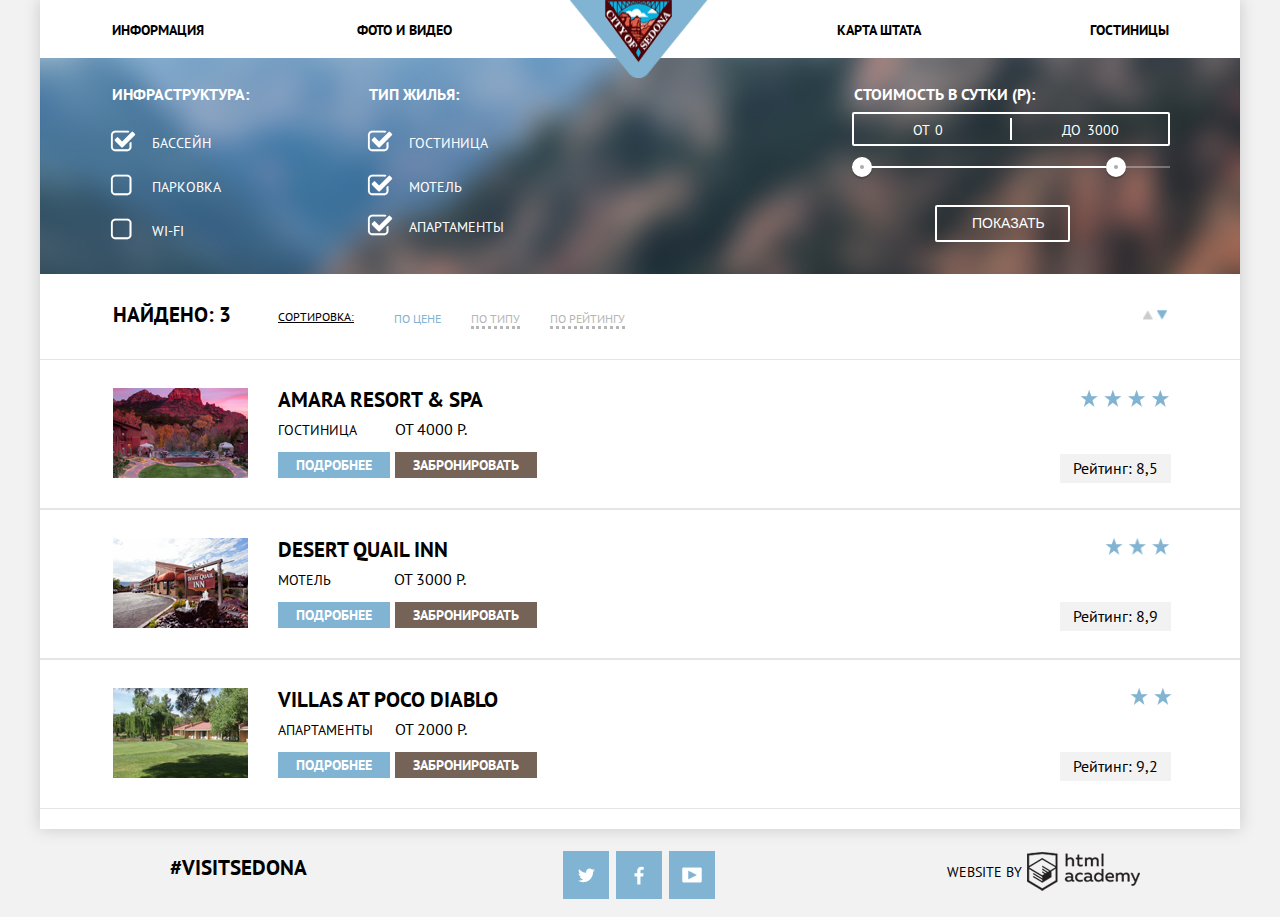
==== commit f4ecccf6: "main+second" ====
--- a/hotels.html
+++ b/hotels.html
@@ -4,69 +4,73 @@
     <meta charset="utf-8">
     <title>HTML Academy: Седона</title>
 	<link href="css/css.css" rel="stylesheet">
+  <link href='//fonts.googleapis.com/css?family=PT+Sans' rel='stylesheet'>
+  </head>
 
-  </head>
   <body>
+    <div class="page-container">
        <header class="main-header">
-	 <div class="container">
-	  <nav class="main-navigator">
-       <ul class="nav">
-	       <li class="navigation nav-left"> <a href="#"> Информация </a> </li>
-	       <li class="navigation nav-left"> <a href="#"> Фото и видео </a> </li>
-         <li class="navigation nav-right"> <a href="#"> Карта штата </a> </li>
-	       <li class="navigation nav-right-b"> <a href="#"> Гостиницы </a> </li>
-	   </ul>
-	  </nav>
-	 </div>
-	 <div class="logo">
-	   <a>
-	     <img src="img/logo-sedona.png" alt="logo" width="138" height="78">
-	   </a>
-	 </div>
-	</header>
-<div class="page-container">
+	     <div class="container">
+	       <nav class="main-navigator">
+          <ul class="nav">
+	          <li class="navigation nav-left"> <a href="#"> Информация </a> </li>
+	          <li class="navigation nav-left"> <a href="#"> Фото и видео </a> </li>
+            <li class="navigation nav-right"> <a href="#"> Карта штата </a> </li>
+	          <li class="navigation nav-right-b"> <a href="#"> Гостиницы </a> </li>
+	       </ul>
+	     </nav>
+	   </div>
+	    <div class="logo">
+	     <a>
+	       <img src="img/logo-sedona.png" alt="logo" width="138" height="78">
+	     </a>
+	    </div>
+	    </header>
+
 	 <div class="all-search">
       <form>
-	  <fieldset class="search-inf">
-	  <legend> Инфраструктура: </legend>
-	   <p class="text1">
-	   <input class="check_box" type="checkbox" name="pool" id="pool" checked>
-	   <label class="form-label" for="pool">  Бассейн </label>
-	   </p>
-	   <p class="text1">
-	   <input class="check_box" type="checkbox" name="parking" id="parking">
-	   <label class="form-label"for="parking">  Парковка  </label>
-	   </p>
-	   <p class="text1">
-	   <input class="check_box"type="checkbox" name="wifi" id="wifi">
-	   <label class="form-label" for="wifi">  WI-FI  </label>
-	   </p>
-	   </fieldset>
+	      <fieldset class="search-inf">
+	       <legend> Инфраструктура: </legend>
+	         <p class="text1">
+	         <input class="check_box" type="checkbox" name="pool" id="pool" checked>
+	         <label class="form-label" for="pool">  Бассейн </label>
+	         </p>
+	         <p class="text1">
+	         <input class="check_box" type="checkbox" name="parking" id="parking">
+	         <label class="form-label" for="parking">  Парковка  </label>
+	         </p>
+	         <p class="text1">
+	         <input class="check_box" type="checkbox" name="wifi" id="wifi">
+	         <label class="form-label" for="wifi">  WI-FI  </label>
+	         </p>
+	      </fieldset>
 	   </form>
 	 <form>
-	 <fieldset class="search-accomodation">
-	<legend> Тип жилья: </legend>
-	 <p class="text1" >
-	  <input class="check_box" type="checkbox" name="hotel" id="hotel" checked>
-	  <label class="form-label" for="hotel"> Гостиница </label>
-	 </p>
-	 <p class="text1">
-	  <input class="check_box" type="checkbox" name="motel" id="motel" checked>
-	  <label class="form-label" for="motel"> Мотель </label>
-	 </p>
-	 <p class="text">
-	  <input class="check_box" type="checkbox" name="apartments" id="apartments" checked>
-	  <label class="form-label" for="apartments"> Апартаменты </label>
-	 </p>
+	   <fieldset class="search-accomodation">
+	    <legend> Тип жилья: </legend>
+	     <div class="search-content">
+	       <p class="text1" >
+	       <input class="check_box" type="checkbox" name="hotel" id="hotel" checked>
+	       <label class="form-label" for="hotel"> Гостиница </label>
+	       </p>
+	       <p class="text1">
+	       <input class="check_box" type="checkbox" name="motel" id="motel" checked>
+	       <label class="form-label" for="motel"> Мотель </label>
+	       </p>
+	       <p class="text">
+	       <input class="check_box" type="checkbox" name="apartments" id="apartments" checked>
+	       <label class="form-label" for="apartments"> Апартаменты </label>
+	       </p>
+	   </div>
 	  </fieldset>
-	 </form>
+	</form>
 	<fieldset class="filter">
 	 <legend>Стоимость в сутки (Р):</legend>
 	   <div class="price-controls">
 	   <label class="min-price"> От <input type="text" name="min-price" value="0"></label>
 	   <label class="max-price"> До <input type="text" name="max-price" value="3000"> </label>
      </div>
-	 <div class="range-controls">
+	  <div class="range-controls">
 	   <div class="scale">
 	    <div class="bar"></div>
 	   </div>
@@ -82,7 +86,7 @@
 	    <li class="sort1 title"> Сортировка: </li>
 	    <li> <a class="sort1 activelink" href="#"> По цене </a> </li>
 	    <li> <a class="sort1 notactive" href="#"> По типу </a> </li>
-		<li> <a class="sort1 notactive"href="#"> По рейтингу </a> </li>
+		<li> <a class="sort1 notactive" href="#"> По рейтингу </a> </li>
 	</ul>
 	 <div class="updown">
     <a class="up" href="#"> arrow </a>
@@ -111,6 +115,7 @@
 		   <span class="rait">Рейтинг: 8,5 </span>
 		  </div>
 	</div>
+</div>
 
 	<div class="item-stay">
 	  <div class="image-block">
@@ -128,7 +133,7 @@
 		</div>
 	   </div>
 		 <div class="rating">
-		    <img class="stars2"src="img/3.png" alt="3 stars" width="64" height="17">
+		    <img class="stars2" src="img/3.png" alt="3 stars" width="64" height="17">
 		    <span class="rait">Рейтинг: 8,9 </span>
 		 </div>
 	   </div>
@@ -149,14 +154,14 @@
 		</div>
 		</div>
 		<div class="rating">
-		  <img class="stars3"src="img/2.png" alt="2 stars" width="42" height="17">
+		  <img class="stars3" src="img/2.png" alt="2 stars" width="42" height="17">
 		  <span class="rait">Рейтинг: 9,2 </span>
 		</div>
 		</div>
   </div>
 </div>
 
-	<footer class="main-footer">
+<footer class="main-footer">
    <div class="container2">
      <section class="hashtag">
        #Visitsedona
@@ -171,7 +176,6 @@
 	 <a class="cop-image" href="https://htmlacademy.ru/intensive/htmlcss">html academy </a>
 	 </section>
 	</div>
-</div>
 </footer>
-  </body>
+</body>
 </html>
--- a/css/css.css
+++ b/css/css.css
@@ -1,978 +1,909 @@
 body {
-	font-family:'PT Sans', "Verdana", "sans-serif";
-	line-height: 26px;
-	background-color:#f2f2f2;
-	width: 1200px;
-	margin: 0px auto;
-	padding:0;
-
-
-}
-
-
-.page-container{
-	background-color:white;
-	box-shadow: 0px 0px 15px 0px rgba(50, 50, 50, 0.21);
-	max-width: 1200px;
-	margin: 0px auto;
-
+    font-family: 'PT Sans', "Verdana", "sans-serif";
+    line-height: 26px;
+    background-color: #f2f2f2;
+    width: 1200px;
+    margin: 0px auto;
+    padding: 0;
+}
+.page-container {
+    background-color: white;
+    box-shadow: 0px 0px 15px 0px rgba(50, 50, 50, 0.21);
+    max-width: 1200px;
+    margin: 0px auto;
 }
 .main-navigator {
-	font-size: 14px;
-	font-weight: bold;
-	text-transform: uppercase;
-	position: relative;
-	width: 1054px;
-	padding-left:73px;
-	padding-right:73px;
-
-
-
+    font-size: 14px;
+    font-weight: bold;
+    text-transform: uppercase;
+    position: relative;
+    width: 1054px;
+    padding-left: 73px;
+    padding-right: 73px;
+    margin-left: 15px;
 }
 .container {
-	width:1200px;
-	height: 41px;
+    width: 1200px;
+    height: 41px;
     align-items: center;
-	padding-top:17px;
-	background-color:white;
-
+    padding-top: 17px;
+    background-color: white;
 }
 header {
-    margin:0;
-	position: relative;
+    margin: 0;
+    position: relative;
 }
 .logo {
     position: absolute;
-	top:0px;
-	left:530px;
-}
-.nav{
-	display: flex;
-	padding:0;
-	text-align:center;
-	justify-content: space-between;
-	margin:0;
-	color:black;
-}
-
+    top: 0px;
+    left: 530px;
+}
+.nav {
+    display: flex;
+    padding: 0;
+    text-align: center;
+    justify-content: space-between;
+    margin: 0;
+    color: black;
+}
 a {
-color: black;
-text-decoration: none;
-}
-
-.navigation{
-    font-size: 14px;
-	margin:0;
-	padding:0;
-	list-style-type:none;
-}
-
-.nav-left{
-	padding:0;
-	margin-left:-11px;
-
-}
-
-.nav-right{
-  margin-left:215px;
-
+    color: black;
+    text-decoration: none;
+}
+.navigation {
+    font-size: 14px;
+    line-height: 26px;
+    margin: 0;
+    padding: 0;
+    list-style-type: none;
+    font-family: 'pt sans';
+}
+.nav-left {
+    padding: 0;
+    margin-left: -16px;
+}
+.nav-left1 {
+    margin-left: -21px;
+}
+.nav-right {
+    margin-left: 215px;
 }
 .item {
-	width:33.333%;
-	height:124px;
-    padding: 60px 57px 70px 60px;
+    width: 33.333%;
+    height: 124px;
+    padding: 60px 57px 70px 57px;
     text-align: center;
 }
-.item-img{
-	padding-bottom:23px;
-}
-.item-name{
-	padding-bottom:10px;
-}
-.nav-right-b{
-	padding:0;
-
-
-}
-.main-image{
-	width:100%;
+.item-img {
+    padding-bottom: 20px;
+}
+.item-name {
+    padding-bottom: 10px;
+}
+.nav-right-b {
+    padding: 0;
+    margin-right: 13px;
+}
+.main-image {
+    width: 100%;
 }
 .about {
-	text-align:center;
-	margin-top:50px;
-	margin-bottom:58px;
-	height:94px;
-
-}
-.text.about{
-	margin-top:32px;
-
-}
-.main-sedona{
-	line-height:26px;
+    text-align: center;
+    margin-top: 48px;
+    margin-bottom: 58px;
+    height: 96px;
+}
+.text.about {
+    margin-top: 32px;
+}
+.main-sedona {
+    line-height: 26px;
+    margin-left: 5px;
 }
 .features {
-	display:flex;
+    display: flex;
     flex-direction: row;
-	justify-content: space-between;
-    width:100%;
-	height:329px;
-}
-
-
-
+    justify-content: space-between;
+    width: 100%;
+    height: 329px;
+}
 .reasons {
-	display: flex;
+    display: flex;
 }
 .reasons-bridge {
-	display:flex;
-	flex-direction: row-reverse;
+    display: flex;
+    flex-direction: row-reverse;
 }
 .reasons-text {
-	text-align: center;
-	width: 400px;
-	height: 210px;
-	background-color: rgb(129, 179, 210);
-	color: white;
-	padding:47px 48px 0px 47px;
-
+    text-align: center;
+    width: 400px;
+    height: 210px;
+    background-color: rgb(129, 179, 210);
+    color: white;
+    padding: 47px 48px 0px 49px;
 }
 .bridge-img {
-	min-height: 250px;
-	line-height: 0;
+    min-height: 250px;
+    line-height: 0;
 }
 .reasons-img {
-	height: 250px;
-}
-
-.text.number{
-	margin-top:28px;
-	margin-bottom:23px;
-
-}
-.reasons-numbers{
-   display:flex;
-   flex-direction: row;
-   width:100%;
-}
-
-.reasons-small{
-   width: 33.333%;
-   height: 149px;
-   padding: 48px 68px 60px 68px;
-   text-align: center;
-   background-color: rgb(238,238,238);
-
-}
-
-a:link{
-	text-decoration:none;
-
-}
-
-
+    height: 250px;
+}
+.text.number {
+    margin-top: 25px;
+    margin-bottom: 20px;
+}
+.reasons-numbers {
+    display: flex;
+    flex-direction: row;
+    width: 100%;
+}
+.reasons-small {
+    width: 33.333%;
+    height: 149px;
+    padding: 48px 68px 60px 68px;
+    text-align: center;
+    background-color: rgb(238, 238, 238);
+}
+a:link {
+    text-decoration: none;
+}
 .booking {
-    height:295px;
-	text-align: center;
-	margin: auto;
-	position:relative;
-	left:0px;
-
-}
-.modal-form{
-	width:462px;
-	height:282px;
-	margin: auto;
-	top: 100%;
-	margin-top:53px;
-	margin-bottom:60px;
-	padding-left:57px;
-	padding-right:56px;
-	display:block;
-
-}
-
-.modal-form-none{
-	display:none;
-
-}
-
-
+    height: 295px;
+    text-align: center;
+    margin: auto;
+    position: relative;
+    left: 0px;
+}
+.modal-form {
+    width: 462px;
+    height: 282px;
+    margin: auto;
+    top: 100%;
+    margin-top: 51px;
+    margin-bottom: 60px;
+    padding-left: 57px;
+    padding-right: 56px;
+    display: block;
+}
+.modal-form-none {
+    display: none;
+}
 .int {
-	padding-top:40px;
-	padding-bottom:40px;
-	margin: 0px auto;
-
+    padding-top: 40px;
+    padding-bottom: 40px;
+    margin: 0px auto;
 }
 .button-sedona {
-	background-color: rgb(118,99,87);
-	margin:auto;
-	height:86px;
-
+    background-color: rgb(118, 99, 87);
+    margin: auto;
+    height: 86px;
 }
 .search {
-	width:575px;
-	background-color: white;
-	margin:auto;
-	left: 0;
-	right: 0;
-	position:absolute;
-	box-shadow: 0px 7px 15px 0px rgba(50, 50, 50, 0.15);
-
-}
-.search-sedona{
-	color:white;
-	text-decoration:none;
-	font-size:21px;
-	text-transform: uppercase;
-	font-weight: bold;
-	line-height: 86px;
-}
-.howtosort{
-  display: flex;
-	list-style-type: none;
-	margin:0px;
-	padding-left: 7px;
-}
-.title{
-	font:12px;
-	text-transform: uppercase;
-	text-decoration: underline;
-	display: inline-block;
-}
-.howtosort a.activelink{
-	border-bottom: none;
-  color: #81b3d2;
-}
-.howtosort a.notactive{
-	border-bottom: dotted;
-	color:#b6b6b6;
-	padding: 0px;
-
-}
-.howtosort a.notactive:focus{
-	border-bottom: none;
-	color:black;
-	padding: 0px;
-}
-.howtosort a.notactive:hover{
-	border-bottom: dotted;
-	color:#81b3d2;
-	padding: 0px;
+    width: 575px;
+    background-color: white;
+    margin: auto;
+    left: 0;
+    right: 0;
+    position: absolute;
+    box-shadow: 0px 7px 15px 0px rgba(50, 50, 50, 0.15);
+}
+.search-sedona {
+    color: white;
+    text-decoration: none;
+    font-size: 21px;
+    text-transform: uppercase;
+    font-weight: bold;
+    line-height: 86px;
+}
+.howtosort {
+    display: flex;
+    list-style-type: none;
+    margin: 0px;
+    padding-left: 7px;
+}
+.title {
+    font: 12px;
+    text-transform: uppercase;
+    text-decoration: underline;
+    display: inline-block;
+}
+.howtosort a.activelink {
+    border-bottom: none;
+    color: #81b3d2;
+}
+.howtosort a.notactive {
+    border-bottom: dotted;
+    color: #b6b6b6;
+    padding: 0px;
+}
+.howtosort a.notactive:focus {
+    border-bottom: none;
+    color: black;
+    padding: 0px;
+}
+.howtosort a.notactive:hover {
+    border-bottom: dotted;
+    color: #81b3d2;
+    padding: 0px;
 }
 .sort1 {
-	margin-left: 30px;
-	list-style-type:none;
-	padding-left:10px;
-}
-
-.datepicker{
-	background-image:url(../img/calendar.png);
-	font-size:0px;
-	height:21px;
-	width:22px;
-	background-position: top left;
-    background-repeat: no-repeat;
-	border:none;
-	position:absolute;
-	right:70px;
-	top:148px;
-	outline:none;
-
-}
-.datepicker1{
-	background-image:url(../img/calendar.png);
-	font-size:0px;
-	height:21px;
-	width:22px;
-	background-position: top left;
-    background-repeat: no-repeat;
-	border:none;
-	position:absolute;
-	right:70px;
-	top:213px;
-	outline:none;
-}
-.datepicker1:hover{
-	background-image:url(../img/calendar-black.png);
-}
-.datepicker1:focus{
-	background-image:url(../img/calendar-blue.png);
-}
-.datepicker:hover{
-	background-image:url(../img/calendar-black.png);
-}
-.datepicker:focus{
-	background-image:url(../img/calendar-blue.png);
+    margin-left: 30px;
+    list-style-type: none;
+    padding-left: 10px;
+}
+.datepicker {
+    background-image: url(../img/calendar.png);
+    background-color: transparent;
+    font-size: 0px;
+    height: 21px;
+    width: 22px;
+    background-position: top left;
+    background-repeat: no-repeat;
+    border: none;
+    position: absolute;
+    right: 70px;
+    top: 148px;
+    outline: none;
+}
+.datepicker1 {
+    background-image: url(../img/calendar.png);
+    background-color: transparent;
+    font-size: 0px;
+    height: 21px;
+    width: 22px;
+    background-position: top left;
+    background-repeat: no-repeat;
+    border: none;
+    position: absolute;
+    right: 70px;
+    top: 213px;
+    outline: none;
+}
+.datepicker1:hover {
+    background-image: url(../img/calendar-black.png);
+}
+.datepicker1:focus {
+    background-image: url(../img/calendar-blue.png);
+}
+.datepicker:hover {
+    background-image: url(../img/calendar-black.png);
+}
+.datepicker:focus {
+    background-image: url(../img/calendar-blue.png);
 }
 input[name="departure"],
-     [name="arrival"]  {
-	width: 292px;
-  height: 39px;
-  padding-right: 43px;
-	padding-left:10px;
-	margin:0;
-	background-color:#f2f2f2;
-	border:none;
-}
-input[name="departure"]{
-	margin-left: 20px;
-}
-input[name="arrival"]{
-	margin-left:20px;
+[name="arrival"] {
+    width: 292px;
+    height: 39px;
+    padding-right: 43px;
+    padding-left: 10px;
+    margin: 0;
+    background-color: #f2f2f2;
+    border: none;
+    font-size: 14px;
+    line-height: 26px;
+    font-family: 'pt sans';
+}
+input[name="departure"] {
+    margin-left: 20px;
+}
+input[name="arrival"] {
+    margin-left: 20px;
 }
 input[value="4 июля 2017"],
-   [value="24 апреля 2017"]
-	{
-	 font-size:14px;
-     line-height:26px;
-     text-transform:uppercase;
-     font-weight:bold;
-
-
-}
-input[type="submit"]{
-	width:467px;
-	height:58px;
-	background-color:#81b3d2;
-	color:white;
-	border:none;
-	margin-top:50px;
-	font-size:21px;
-	font-weight:bold;
-	text-transform:uppercase;
-	line-height:26px;
+[value="24 апреля 2017"] {
+    font-size: 14px;
+    line-height: 26px;
+    text-transform: uppercase;
+    font-weight: bold;
+}
+input[type="submit"] {
+    width: 460px;
+    height: 58px;
+    background-color: #81b3d2;
+    color: white;
+    border: none;
+    margin-top: 50px;
+    font-size: 21px;
+    font-weight: bold;
+    text-transform: uppercase;
+    line-height: 26px;
 }
 input[name="kids"],
-   [name="adults"]
-{
-	width:33%;
-	background-color:#f2f2f2;
-	border:none;
-	font-size:14px;
-    line-height:26px;
-    text-transform:uppercase;
-    font-weight:bold;
-	text-align:center;
-}
-input:focus{
-	background-color:#ffffff;
-}
-input:hover{
-	background-color:#ebebeb;
-}
-input[name="adults"]{
-	width:33%;
-}
-input[name="kids"]{
-
-}
-input[type=submit]:hover{
-	background-color:#669ec0;
-}
-input[type=submit]:focus{
-	background-color:#5496bd;
-	color:#88b6d1;
-}
-.plus{
-	border:none;
-	font-size:0;
-	background-image:url(../img/plus.png);
-	background-repeat: no-repeat;
-	background-position: center;
-	width:33%;
-	height:34px;
-	background-color:#f2f2f2;
-	outline:none;
-}
-.plus:hover{
-	background-image:url(../img/black-plus.png);
-}
-.plus:focus{
-	background-image:url(../img/blue-plus.png);
-}
-.minus:hover{
-	background-image:url(../img/black-minus.png);
-}
-.minus:focus{
-	background-image:url(../img/blue-minus.png);
-}
-
-.plus1:hover{
-	background-image:url(../img/black-plus.png);
-}
-.plus1:focus{
-	background-image:url(../img/blue-plus.png);
-}
-.minus1:hover{
-	background-image:url(../img/black-minus.png);
-}
-.minus1:focus{
-
-}
-
-.ad-container{
-	height:44px;
-	margin:0;
-}
-.ad{
-	display:flex;
-}
-.kd-container{
-	height:44px;
-	margin:0;
-}
-.kd{
-	display:flex;
-}
-.visitors{
-	display:flex;
-	justify-content:space-between;
+[name="adults"] {
+    width: 33%;
+    background-color: #f2f2f2;
+    border: none;
+    font-size: 14px;
+    line-height: 26px;
+    text-transform: uppercase;
+    font-weight: bold;
+    text-align: center;
+}
+input:focus {
+    background-color: #ffffff;
+}
+input:hover {
+    background-color: #ebebeb;
+}
+input[name="adults"] {
+    width: 33%;
+}
+input[name="kids"] {} input[type=submit]:hover {
+    background-color: #669ec0;
+}
+input[type=submit]:focus {
+    background-color: #5496bd;
+    color: #88b6d1;
+}
+.plus {
+    border: none;
+    font-size: 0;
+    background-image: url(../img/plus.png);
+    background-repeat: no-repeat;
+    background-position: center;
+    width: 33%;
+    height: 34px;
+    background-color: #f2f2f2;
+    outline: none;
+}
+.plus:hover {
+    background-image: url(../img/black-plus.png);
+}
+.plus:focus {
+    background-image: url(../img/blue-plus.png);
+}
+.minus:hover {
+    background-image: url(../img/black-minus.png);
+}
+.minus:focus {
+    background-image: url(../img/blue-minus.png);
+}
+.plus1:hover {
+    background-image: url(../img/black-plus.png);
+}
+.plus1:focus {
+    background-image: url(../img/blue-plus.png);
+}
+.minus1:hover {
+    background-image: url(../img/black-minus.png);
+}
+.minus1:focus {} .ad-container {
+    height: 44px;
+    margin: 0;
+}
+.ad {
+    display: flex;
+}
+.kd-container {
+    height: 44px;
+    margin: 0;
+}
+.kd {
+    display: flex;
+}
+.visitors {
+    display: flex;
+    justify-content: space-between;
+    margin-top: 25px;
 }
 .adults-number,
-.kids-number{
-	width:120px;
-	display: flex;
-	height: 34px;
-
-}
-
-.adults-number{
-	margin-left: 42px;
-}
-.kids-number{
-	margin-left:30px;
-}
-.minus{
-	border:none;
-	font-size:0;
-	background-image:url(../img/minus.png);
-	background-repeat: no-repeat;
-	background-position:center;
-	width:33%;
-	height:34px;
-	background-color:#f2f2f2;
-	outline:none;
-
-}
-.minus1{
-	border:none;
-	font-size:0;
-	background-image:url(../img/minus.png);
-	background-repeat: no-repeat;
-	width:11px;
-	height:11px;
-	background-color:#f2f2f2;
-	position:absolute;
-	left:84px;
-	top:17px;
-	outline:none;
-}
-.plus1{
-	border:none;
-	font-size:0;
-	background-image:url(../img/plus.png);
-	background-repeat: no-repeat;
-	width:11px;
-	height:11px;
-	background-color:#f2f2f2;
-	position:absolute;
-	right:15px;
-	top:13px;
-	outline:none;
-}
-
-
-}
-.in{
-	display:flex;
-	margin-bottom:27px;
-	justify-content:space-between;
-}
-
-.container-dates{
-	width:463px;
-	height:45px;
-	margin-bottom:20px;
-}
-
-label{
-	vertical-align:middle;
-	font-size:14px;
-	line-height:26px;
-	text-transform:uppercase;
-	font-weight:bold;
-	margin-top:8px;
-}
-.headertext{
-	font-size:30px;
-	line-height: 24px;
-	text-transform: uppercase;
-	padding-bottom:4px;
-
-}
-.search-sedona2{
-	margin-top:10px;
-}
-
-h2{
-	font-size: 21px;
-	font-weight: bold;
-	text-transform: uppercase;
-	line-height:21px;
-	margin:0px;
-
-}
-.text{
-	font-size: 14px;
-	text-transform: uppercase;
-	font-weight: normal;
-	line-height:21px;
-}
-.text1{
-	font-size: 14px;
-	text-transform: uppercase;
-	font-weight: normal;
-	line-height: 30px;
+.kids-number {
+    width: 120px;
+    display: flex;
+    height: 34px;
+}
+.adults-number {
+    margin-left: 42px;
+    margin-top: 3px;
+}
+.kids-number {
+    margin-left: 23px;
+    margin-top: 3px;
+}
+.minus {
+    border: none;
+    font-size: 0;
+    background-image: url(../img/minus.png);
+    background-repeat: no-repeat;
+    background-position: center;
+    width: 33%;
+    height: 34px;
+    background-color: #f2f2f2;
+    outline: none;
+}
+.minus1 {
+    border: none;
+    font-size: 0;
+    background-image: url(../img/minus.png);
+    background-repeat: no-repeat;
+    width: 11px;
+    height: 11px;
+    background-color: #f2f2f2;
+    position: absolute;
+    left: 84px;
+    top: 17px;
+    outline: none;
+}
+.plus1 {
+    border: none;
+    font-size: 0;
+    background-image: url(../img/plus.png);
+    background-repeat: no-repeat;
+    width: 11px;
+    height: 11px;
+    background-color: #f2f2f2;
+    position: absolute;
+    right: 15px;
+    top: 13px;
+    outline: none;
+}
+.in {
+    display: flex;
+    margin-bottom: 27px;
+    justify-content: space-between;
+}
+.container-dates {
+    width: 463px;
+    height: 45px;
+    margin-bottom: 20px;
+    margin-left: 1px;
+}
+label {
+    vertical-align: middle;
+    font-size: 14px;
+    line-height: 26px;
+    text-transform: uppercase;
+    font-weight: bold;
+    margin-top: 6px;
+}
+.headertext {
+    font-size: 30px;
+    line-height: 24px;
+    text-transform: uppercase;
+    padding-bottom: 9px;
+}
+.search-sedona2 {
+    margin-top: 10px;
+}
+h2 {
+    font-size: 21px;
+    font-weight: bold;
+    text-transform: uppercase;
+    line-height: 21px;
+    margin: 0px;
+}
+.text {
+    font-size: 14px;
+    text-transform: uppercase;
+    font-weight: normal;
+    line-height: 21px;
+}
+.text1 {
+    font-size: 14px;
+    text-transform: uppercase;
+    font-weight: normal;
+    line-height: 30px;
 }
 legend {
-	font-size: 16px;
-	font-weight: bold;
-	text-transform: uppercase;
-	line-height: 21px;
-	padding-bottom:7px;
-
-}
-.form-label{
-	font-weight: normal;
-}
-.sort{
-	display:flex;
+    font-size: 16px;
+    font-weight: bold;
+    text-transform: uppercase;
+    line-height: 21px;
+    padding-bottom: 7px;
+}
+.form-label {
+    font-weight: normal;
+}
+.sort {
+    display: flex;
 }
 .sort1 {
-	font-size: 12px;
-	text-transform: uppercase;
+    font-size: 12px;
+    text-transform: uppercase;
 }
 .container2 {
-	width:100%;
-	display:flex;
-
-}
-.main-footer{
-	padding-bottom:18px;
-	padding-top:18px;
-	position:relative;
-	overflow: hidden;
-	display:flex;
+    width: 100%;
+    display: flex;
+}
+.main-footer {
+    padding-bottom: 18px;
+    padding-top: 16px;
+    position: relative;
+    overflow: hidden;
+    display: flex;
 }
 .hashtag {
-	width:33.333%;
-	font-size:21px;
-	line-height: 26px;
-	text-transform:uppercase;
-	font-weight: bold;
-	margin:auto;
-	padding-left: 125px;
-
-}
-
+    width: 33.333%;
+    font-size: 21px;
+    line-height: 26px;
+    text-transform: uppercase;
+    font-weight: bold;
+    margin-top: 10px;
+    padding-left: 130px;
+}
 .cop-text {
-	width:80px;
-	vertical-align:middle;
-	font-size:14px;
-	line-height:26px;
-	text-transform:uppercase;
-
-}
-.cop-image{
-	background-image:url(../img/logo-htmlacademy.png);
-	background-repeat:no-repeat;
-	display:block;
-	width:116px;
-	height:47px;
-	font-size:0;
-	margin-top:auto;
-
-}
-.cop-image:hover{
-	background-image:url(../img/logo-blue.png);
-	background-repeat:no-repeat;
-}
-.cop-image:focus{
-	background-image:url(../img/logo-grey.png);
-}
-
-.copyright{
-	width:33.333%;
-	padding-left:120px;
-	display:flex;
+    width: 80px;
+    vertical-align: middle;
+    font-size: 14px;
+    line-height: 26px;
+    text-transform: uppercase;
+}
+.cop-image {
+    background-image: url(../img/logo-htmlacademy.png);
+    background-repeat: no-repeat;
+    display: block;
+    width: 116px;
+    height: 47px;
+    font-size: 0;
+    margin-top: auto;
+}
+.cop-image:hover {
+    background-image: url(../img/logo-blue.png);
+    background-repeat: no-repeat;
+}
+.cop-image:focus {
+    background-image: url(../img/logo-grey.png);
+}
+.copyright {
+    width: 33.333%;
+    padding-left: 90px;
+    display: flex;
 }
 .social {
-	width:33.333%;
-	padding-left:117px;
-	display:block;
-
-
-}
-.social-btn{
-	width: 46px;
+    width: 33.333%;
+    padding-left: 90px;
+    display: block;
+    margin-left: 10px;
+}
+.social-btn {
+    width: 46px;
     height: 48px;
-	background-color: #81b3d2;
-	background-repeat:no-repeat;
-	display:inline-block;
-	font-size:0;
-}
-.social-btn-tw{
-	background-image:url(../img/t.png);
-	margin:auto;
-	background-repeat:no-repeat;
-	background-position: center;
-}
-.social-btn:hover{
-	background-color:#669ec0;
-}
-.social-btn:focus{
-	background-color:#5496bd;
-}
-.social-btn:focus span{
-	opacity: 0.3;
-}
-.social-btn-fb{
-	background-image:url(../img/f.png);
-	margin-left:3px;
-	background-repeat:no-repeat;
-	background-position: center;
-}
-.social-btn-fb:focus{
-	background-image:url(../img/fo.png);
-}
-.social-btn-tw:focus{
-	background-image:url(../img/to.png);
-}
-.social-btn-youtube{
-	background-image:url(../img/y.png);
-	margin-left:3px;
-	background-repeat:no-repeat;
-	background-position: center;
-}
-.social-btn-youtube:focus{
-	background-image:url(../img/yo.png);
-}
-.all-search{
-	border:none;
-	display:flex;
-	height:190px;
-	background-image:url(../img/filter-background.jpg);
-	padding-top:27px;
-	padding-left:68px;
-	color:white;
-}
-.search-inf{
-	width:230px;
-	border:none;
-	padding:0px;
-}
-.search-accomodation{
-	width:288px;
-	border:none;
-	padding:0px;
-	padding-top: 5px;
-	margin-left:25px;
+    background-color: #81b3d2;
+    background-repeat: no-repeat;
+    display: inline-block;
+    font-size: 0;
+}
+.social-btn-tw {
+    background-image: url(../img/t.png);
+    margin: auto;
+    background-repeat: no-repeat;
+    background-position: center;
+}
+.social-btn:hover {
+    background-color: #669ec0;
+}
+.social-btn:focus {
+    background-color: #5496bd;
+}
+.social-btn:focus span {
+    opacity: 0.3;
+}
+.social-btn-fb {
+    background-image: url(../img/f.png);
+    margin-left: 3px;
+    background-repeat: no-repeat;
+    background-position: center;
+}
+.social-btn-fb:focus {
+    background-image: url(../img/fo.png);
+}
+.social-btn-tw:focus {
+    background-image: url(../img/to.png);
+}
+.social-btn-youtube {
+    background-image: url(../img/y.png);
+    margin-left: 3px;
+    background-repeat: no-repeat;
+    background-position: center;
+}
+.social-btn-youtube:focus {
+    background-image: url(../img/yo.png);
+}
+.all-search {
+    border: none;
+    display: flex;
+    height: 190px;
+    background-image: url(../img/filter-background.jpg);
+    padding-top: 26px;
+    padding-left: 68px;
+    color: white;
+}
+.search-inf {
+    width: 230px;
+    border: none;
+    padding: 0px;
+}
+.search-accomodation {
+    width: 288px;
+    border: none;
+    padding: 0px;
+    margin-left: 25px;
 }
 .filter {
-	width:327px;
-	border:none;
-	margin-left:200px;
-	padding:0;
-	margin-right:70px;
-}
-input[type="checkbox"]{
-	display: none;
-}
-.check_box+.form-label{
-	position:relative;
-	padding-left:42px;
-	cursor: pointer;
-	margin-bottom:20px;
-	padding-bottom: 30px;
-
-}
-
-
+    width: 327px;
+    border: none;
+    margin-left: 195px;
+    padding: 0;
+    margin-right: 70px;
+}
+input[type="checkbox"] {
+    display: none;
+}
+.check_box+.form-label {
+    position: relative;
+    padding-left: 42px;
+    cursor: pointer;
+    margin-bottom: 20px;
+    padding-bottom: 30px;
+}
 input[type="checkbox"]:checked + label:before {
-  content: '';
-  position: absolute;
-  top: -4px;
-  left: 0;
-  width: 26px;
-  height: 22px;
-  background: url('../img/checked.png');
-  line-height: 21px;
-
-}
-
+    content: '';
+    position: absolute;
+    top: -4px;
+    left: 0;
+    width: 26px;
+    height: 22px;
+    background: url('../img/checked.png');
+    line-height: 21px;
+}
 input[type="checkbox"]:not(checked) + label:before {
-  content: '';
-  position: absolute;
-  top: -4px;
-  left: 0;
-  width: 22px;
-  height: 22px;
-  background: url('../img/checkbox.png');
-	line-height: 21px;
-
-}
-.sort{
-	border:none;
-	width: 1054px;
-	margin-left:73px;
-	padding-top:30px;
-	padding-right:73px;
-
+    content: '';
+    position: absolute;
+    top: -4px;
+    left: 0;
+    width: 22px;
+    height: 22px;
+    background: url('../img/checkbox.png');
+    line-height: 21px;
+}
+.sort {
+    border: none;
+    width: 1054px;
+    margin-left: 73px;
+    padding-top: 30px;
+    padding-right: 73px;
+    height: 55px;
 }
 .results {
-	display: flex;
-	flex-direction:column;
-}
-.container-results{
-	padding-right:70px;
-	padding-bottom:40px;
-}
-.updown{
-	margin-left: auto;
-}
-
-.item-stay{
-	display:flex;
-	height:85px;
-	padding-bottom: 33px;
-	padding-top: 33px;
-
-}
-
+    display: flex;
+    flex-direction: column;
+}
+.container-results {
+    padding-right: 70px;
+    padding-bottom: 20px;
+}
+.updown {
+    margin-left: auto;
+}
+.item-stay {
+    display: flex;
+    height: 93px;
+    width: 1200px;
+    padding-bottom: 45px;
+    padding-top: 10px;
+    border-bottom: 1px solid #e5e5e5;
+    border-top: 1px solid #e5e5e5;
+}
 .rating {
-	margin-left:523px;
-	margin-right:73px;
-
-}
-
-.rait{
-	background-color: #f2f2f2;
-	width:111px;
-	line-height: 29px;
-	text-align: center;
-	display: block;
-	margin-right: 73px;
-	margin-top:40px;
-
-
-}
-.stars{
-	margin-left: 20px;
-	margin-top:20px;
-}
-.stars2{
-	padding-top:18px;
-	margin-left: 45px;
-}
-.stars3{
-	padding-top:18px;
-	margin-left: 70px;
+    margin-left: 523px;
+    margin-right: 73px;
+}
+.rait {
+    background-color: #f2f2f2;
+    width: 111px;
+    line-height: 29px;
+    text-align: center;
+    display: block;
+    margin-right: 73px;
+    margin-top: 40px;
+}
+.stars {
+    margin-left: 20px;
+    margin-top: 20px;
+}
+.stars2 {
+    padding-top: 18px;
+    margin-left: 45px;
+}
+.stars3 {
+    padding-top: 18px;
+    margin-left: 70px;
 }
 .price,
 .price1,
-.price2{
-	text-transform: uppercase;
-}
-
-.price{
-	margin-left:40px;
-}
-.price1{
-	margin-left: 64px;
-}
-.price2{
-	margin-left:23px;
-}
-.description{
-	margin-bottom:10px;
-	margin-top:10px;
-}
-.image-block{
-	width:135px;
-	height:90px;
-	margin-left:73px;
-	margin-top:18px;
-
-}
-.text-block{
-	width:362px;
-	height:135px;
-	margin-left:30px;
-	padding-top:18px;
-}
-.filer-range{
-	width:330px;
-}
-.price-controls{
-	height:36px;
-	margin-bottom:20px;
-	border:2px solid #ffffff;
-	border-radius:2px;
-	font-size: 0;
-	position: relative;
-
-}
-.price-controls label{
-	display:inline-block;
-	font-size:14px;
-	line-height:38px;
-	vertical-align:top;
-	cursor:pointer;
+.price2 {
+    text-transform: uppercase;
+}
+.price {
+    margin-left: 35px;
+}
+.price1 {
+    margin-left: 60px;
+}
+.price2 {
+    margin-left: 18px;
+}
+.description {
+    margin-bottom: 10px;
+    margin-top: 6px;
+}
+.image-block {
+    width: 135px;
+    height: 90px;
+    margin-left: 73px;
+    margin-top: 18px;
+}
+.text-block {
+    width: 362px;
+    height: 135px;
+    margin-left: 30px;
+    padding-top: 19px;
+}
+.filer-range {
+    width: 330px;
+}
+.price-controls {
+    height: 30px;
+    margin-bottom: 20px;
+    border: 2px solid #ffffff;
+    border-radius: 2px;
+    font-size: 0;
+    position: relative;
+}
+.price-controls label {
+    display: inline-block;
+    font-size: 14px;
+    line-height: 30px;
+    vertical-align: top;
+    cursor: pointer;
 }
 .price-controls .min-price,
 .price-controls .max-price {
-  width: 90px;
-  padding-left: 56px;
-	margin:auto;
+    width: 90px;
+    padding-left: 59px;
+    margin: auto;
+    font-size: 14px;
+    font-weight: normal;
 }
 .price-controls input {
-  width: 50px;
-  margin: 0;
-  color: inherit;
-  font: inherit;
-  background: none;
-  border: none;
+    width: 50px;
+    margin: 0;
+    color: inherit;
+    font: inherit;
+    background: none;
+    border: none;
 }
 .price-controls::after {
-  content: "";
-  position: absolute;
-  top: 50%;
-  left: 50%;
-  transform: translate(-50%, -50%);
-  width: 2px;
-  height: 22px;
-  background: #ffffff;
+    content: "";
+    position: absolute;
+    top: 50%;
+    left: 50%;
+    transform: translate(-50%, -50%);
+    width: 2px;
+    height: 22px;
+    background: #ffffff;
 }
 .range-controls {
-  position: relative;
-  margin-bottom: 32px;
+    position: relative;
+    margin-bottom: 37px;
 }
 .range-controls .scale {
-  height: 2px;
-  background: rgba(255, 255, 255, 0.3);
+    height: 2px;
+    background: rgba(255, 255, 255, 0.3);
 }
 .range-controls .bar {
-  width: 80%;
-  height: 2px;
-  background: #ffffff;
+    width: 80%;
+    height: 2px;
+    background: #ffffff;
 }
 .range-toggle {
-  width: 4px;
-  height: 4px;
-  background: #ababab;
-  border: 8px solid #ffffff;
-  border-radius: 50%;
-  box-shadow: 0 2px 1px 0 rgba(0, 1, 1, 0.2);
-  cursor: pointer;
-  position: absolute;
-  top: -9px;
+    width: 4px;
+    height: 4px;
+    background: #ababab;
+    border: 8px solid #ffffff;
+    border-radius: 50%;
+    box-shadow: 0 2px 1px 0 rgba(0, 1, 1, 0.2);
+    cursor: pointer;
+    position: absolute;
+    top: -9px;
 }
 .range-toggle-min {
-  left: 0;
-}
-
+    left: 0;
+}
 .range-toggle-max {
-  left: 80%;
+    left: 80%;
 }
 .range-toggle:hover {
-  background: #1c4f80;
-}
-.button-more{
-	width: 112px;
-	height: 26px;
-	background-color: #81b3d2;
-	display: block;
-	text-align: center;
-	color:white;
-	text-transform: uppercase;
-	font-weight: bold;
-	font-size: 14px;
-}
-.button-more:hover{
-	background-color: #669ec1;
-}
-.button-more:focus{
-	background-color: #5596be;
-	color:#97b8cb;
-}
-.button-booking{
-	display: block;
-	width:142px;
-	height:26px;
-	background-color:#766357;
-	text-align: center;
-	margin-left: 7px;
-	color:white;
-	text-transform: uppercase;
-	font-weight: bold;
-	font-size: 14px;
-}
-.button-booking:hover{
-	background-color:#604e44;
-}
-.button-booking:focus{
-	background-color: #503e34;
-	color:#8d8980;
-}
-.booking-accomodation{
-	display:flex;
-
-}
-.down{
-	background: url('../img/down.png');
-  display:inline-block;
-	font-size: 0px;
-	height: 10px;
-	width: 10px;
-	background-repeat: no-repeat;
-	background-position: center;
-}
-.up{
-	background: url('../img/up.png');
-  display:inline-block;
-	font-size: 0px;
-	height: 10px;
-	width: 10px;
-	background-repeat: no-repeat;
-	background-position: center;
-}
-.down:hover{
-	background: url('../img/blackdown.png');
-}
-.down:focus{
-	background: url('../img/down.png');
-}
-.up:hover{
-	background: url('../img/blackup.png');
-}
-.up:focus{
-	background: url('../img/upblue.png');
+    background: #1c4f80;
+}
+.button-more {
+    width: 112px;
+    height: 26px;
+    background-color: #81b3d2;
+    display: block;
+    text-align: center;
+    color: white;
+    text-transform: uppercase;
+    font-weight: bold;
+    font-size: 14px;
+}
+.button-more:hover {
+    background-color: #669ec1;
+}
+.button-more:focus {
+    background-color: #5596be;
+    color: #97b8cb;
+}
+.button-booking {
+    display: block;
+    width: 142px;
+    height: 26px;
+    background-color: #766357;
+    text-align: center;
+    margin-left: 5px;
+    color: white;
+    text-transform: uppercase;
+    font-weight: bold;
+    font-size: 14px;
+}
+.button-booking:hover {
+    background-color: #604e44;
+}
+.button-booking:focus {
+    background-color: #503e34;
+    color: #8d8980;
+}
+.booking-accomodation {
+    display: flex;
+}
+.down {
+    background: url('../img/down.png');
+    display: inline-block;
+    font-size: 0px;
+    height: 10px;
+    width: 10px;
+    background-repeat: no-repeat;
+    background-position: center;
+}
+.up {
+    background: url('../img/up.png');
+    display: inline-block;
+    font-size: 0px;
+    height: 10px;
+    width: 10px;
+    background-repeat: no-repeat;
+    background-position: center;
+}
+.down:hover {
+    background: url('../img/blackdown.png');
+}
+.down:focus {
+    background: url('../img/down.png');
+}
+.up:hover {
+    background: url('../img/blackup.png');
+}
+.up:focus {
+    background: url('../img/upblue.png');
 }
 .btn-transparent {
-  display: block;
-  margin: 0 auto;
-  padding: 6px 35px;
-  font-size: 14px;
-  line-height: 20px;
-  color: #ffffff;
-  text-transform: uppercase;
-  background: transparent;
-  border: 2px solid #ffffff;
-  border-radius: 2px;
-  cursor: pointer;
+    display: block;
+    margin-left: 83px;
+    padding: 6px 35px;
+    font-size: 14px;
+    line-height: 21px;
+    color: #ffffff;
+    text-transform: uppercase;
+    font-weight: normal;
+    background: transparent;
+    border: 2px solid #ffffff;
+    border-radius: 2px;
+    cursor: pointer;
+    width: 135px;
 }
 .btn-transparent:hover {
-  color: #000000;
-  background: #ffffff;
-}
+    color: #000000;
+    background: #ffffff;
+}
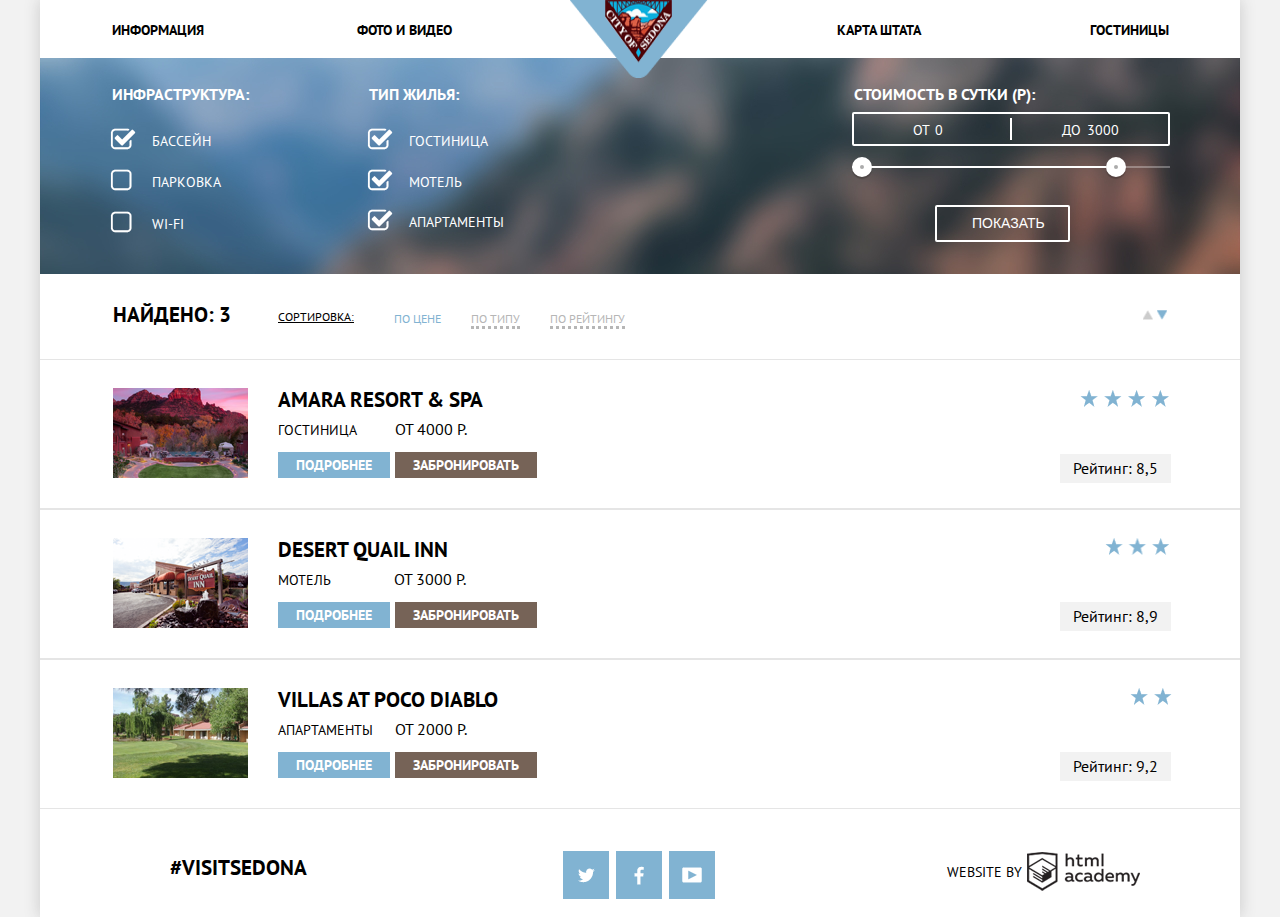
==== commit 08279df3: "changes for IE" ====
--- a/hotels.html
+++ b/hotels.html
@@ -115,7 +115,6 @@
 		   <span class="rait">Рейтинг: 8,5 </span>
 		  </div>
 	</div>
-</div>
 
 	<div class="item-stay">
 	  <div class="image-block">
@@ -159,8 +158,7 @@
 		</div>
 		</div>
   </div>
-</div>
-
+  </div>
 <footer class="main-footer">
    <div class="container2">
      <section class="hashtag">
@@ -177,5 +175,7 @@
 	 </section>
 	</div>
 </footer>
+   </div>
+
 </body>
 </html>
--- a/css/css.css
+++ b/css/css.css
@@ -484,7 +484,6 @@
     font-size: 14px;
     text-transform: uppercase;
     font-weight: normal;
-    line-height: 30px;
 }
 legend {
     font-size: 16px;
@@ -730,13 +729,12 @@
     margin-top: 6px;
 }
 .image-block {
-    width: 135px;
+    min-width: 135px;
     height: 90px;
     margin-left: 73px;
     margin-top: 18px;
 }
 .text-block {
-    width: 362px;
     height: 135px;
     margin-left: 30px;
     padding-top: 19px;
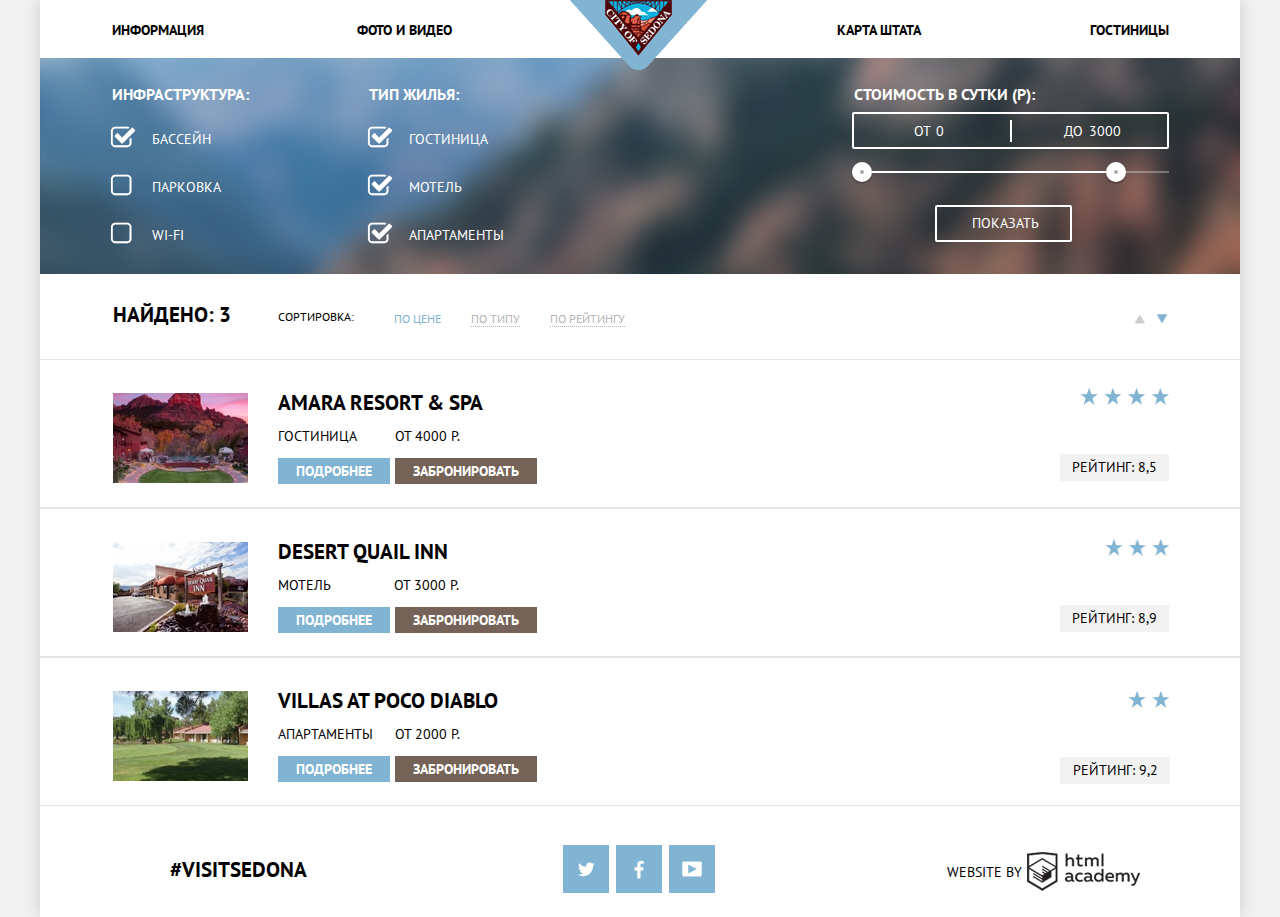
==== commit fba540e7: "changes" ====
--- a/hotels.html
+++ b/hotels.html
@@ -1,181 +1,179 @@
 <!DOCTYPE html>
 <html lang="ru">
-  <head>
-    <meta charset="utf-8">
-    <title>HTML Academy: Седона</title>
-	<link href="css/css.css" rel="stylesheet">
-  <link href='//fonts.googleapis.com/css?family=PT+Sans' rel='stylesheet'>
-  </head>
-
-  <body>
-    <div class="page-container">
-       <header class="main-header">
-	     <div class="container">
-	       <nav class="main-navigator">
-          <ul class="nav">
-	          <li class="navigation nav-left"> <a href="#"> Информация </a> </li>
-	          <li class="navigation nav-left"> <a href="#"> Фото и видео </a> </li>
-            <li class="navigation nav-right"> <a href="#"> Карта штата </a> </li>
-	          <li class="navigation nav-right-b"> <a href="#"> Гостиницы </a> </li>
-	       </ul>
-	     </nav>
-	   </div>
-	    <div class="logo">
-	     <a>
-	       <img src="img/logo-sedona.png" alt="logo" width="138" height="78">
-	     </a>
-	    </div>
-	    </header>
-
-	 <div class="all-search">
-      <form>
-	      <fieldset class="search-inf">
-	       <legend> Инфраструктура: </legend>
-	         <p class="text1">
-	         <input class="check_box" type="checkbox" name="pool" id="pool" checked>
-	         <label class="form-label" for="pool">  Бассейн </label>
-	         </p>
-	         <p class="text1">
-	         <input class="check_box" type="checkbox" name="parking" id="parking">
-	         <label class="form-label" for="parking">  Парковка  </label>
-	         </p>
-	         <p class="text1">
-	         <input class="check_box" type="checkbox" name="wifi" id="wifi">
-	         <label class="form-label" for="wifi">  WI-FI  </label>
-	         </p>
-	      </fieldset>
-	   </form>
-	 <form>
-	   <fieldset class="search-accomodation">
-	    <legend> Тип жилья: </legend>
-	     <div class="search-content">
-	       <p class="text1" >
-	       <input class="check_box" type="checkbox" name="hotel" id="hotel" checked>
-	       <label class="form-label" for="hotel"> Гостиница </label>
-	       </p>
-	       <p class="text1">
-	       <input class="check_box" type="checkbox" name="motel" id="motel" checked>
-	       <label class="form-label" for="motel"> Мотель </label>
-	       </p>
-	       <p class="text">
-	       <input class="check_box" type="checkbox" name="apartments" id="apartments" checked>
-	       <label class="form-label" for="apartments"> Апартаменты </label>
-	       </p>
-	   </div>
-	  </fieldset>
-	</form>
-	<fieldset class="filter">
-	 <legend>Стоимость в сутки (Р):</legend>
-	   <div class="price-controls">
-	   <label class="min-price"> От <input type="text" name="min-price" value="0"></label>
-	   <label class="max-price"> До <input type="text" name="max-price" value="3000"> </label>
-     </div>
-	  <div class="range-controls">
-	   <div class="scale">
-	    <div class="bar"></div>
-	   </div>
-	 <div class="range-toggle range-toggle-min"> </div>
-	 <div class="range-toggle range-toggle-max"> </div>
-	 </div>
-	 <button class="btn-transparent" type="submit">Показать</button>
-	</fieldset>
-	</div>
-	 <div class="sort">
-	 <h2> Найдено: 3 </h2>
-	  <ul class="howtosort">
-	    <li class="sort1 title"> Сортировка: </li>
-	    <li> <a class="sort1 activelink" href="#"> По цене </a> </li>
-	    <li> <a class="sort1 notactive" href="#"> По типу </a> </li>
-		<li> <a class="sort1 notactive" href="#"> По рейтингу </a> </li>
-	</ul>
-	 <div class="updown">
-    <a class="up" href="#"> arrow </a>
-	  <a class="down" href="#"> arrow </a>
-	 </div>
-	 </div>
-<div class="container-results">
-  <div class="results">
-    <div class="item-stay">
-	 <div class="image-block">
-     <img src="img/amara.png" alt="amara hotel" width="135" height="90">
-	 </div>
-	 <div class="text-block">
-     <h2> Amara Resort & Spa </h2>
-     <div class="description">
-       <span class="text"> Гостиница  </span>
-       <span class="price"> от 4000 Р. </span>
-     </div>
-       <div class="booking-accomodation">
-         <a href="#" class="button-more"> Подробнее </a>
-		 <a href="#" class="button-booking"> Забронировать </a>
-	   </div>
+   <head>
+      <meta charset="utf-8">
+      <title>HTML Academy: Седона</title>
+      <link href="css/css.css" rel="stylesheet">
+      <link href="css/normalize.css" rel="stylesheet">
+      <link href="https://fonts.googleapis.com/css?family=PT+Sans:400,700,700i&amp;subset=cyrillic" rel="stylesheet">
+   </head>
+   <body>
+      <div class="page-container">
+         <header class="main-header">
+            <div class="container">
+               <nav class="main-navigator">
+                  <ul class="nav">
+                     <li class="navigation nav-left"> <a href="#"> Информация </a> </li>
+                     <li class="navigation nav-left"> <a href="#"> Фото и видео </a> </li>
+                     <li class="navigation nav-right"> <a href="#"> Карта штата </a> </li>
+                     <li class="navigation nav-right-b"> <a href="#"> Гостиницы </a> </li>
+                  </ul>
+               </nav>
+            </div>
+            <div class="logo">
+               <a href="index.html">
+               <img src="img/logo-sedona.png" alt="logo" width="138" height="70">
+               </a>
+            </div>
+         </header>
+         <div class="all-search">
+            <form>
+               <fieldset class="search-inf">
+                  <legend> Инфраструктура: </legend>
+                  <p class="text1">
+                     <input class="check_box" type="checkbox" name="pool" id="pool" checked>
+                     <label class="form-label" for="pool">  Бассейн </label>
+                  </p>
+                  <p class="text1">
+                     <input class="check_box" type="checkbox" name="parking" id="parking">
+                     <label class="form-label" for="parking">  Парковка  </label>
+                  </p>
+                  <p class="text1">
+                     <input class="check_box" type="checkbox" name="wifi" id="wifi">
+                     <label class="form-label" for="wifi">  WI-FI  </label>
+                  </p>
+               </fieldset>
+            </form>
+            <form>
+               <fieldset class="search-accomodation">
+                  <legend> Тип жилья: </legend>
+                  <div class="search-content">
+                     <p class="text1" >
+                        <input class="check_box" type="checkbox" name="hotel" id="hotel" checked>
+                        <label class="form-label" for="hotel"> Гостиница </label>
+                     </p>
+                     <p class="text1">
+                        <input class="check_box" type="checkbox" name="motel" id="motel" checked>
+                        <label class="form-label" for="motel"> Мотель </label>
+                     </p>
+                     <p class="text1">
+                        <input class="check_box" type="checkbox" name="apartments" id="apartments" checked>
+                        <label class="form-label" for="apartments"> Апартаменты </label>
+                     </p>
+                  </div>
+               </fieldset>
+            </form>
+            <form>
+               <fieldset class="filter">
+                  <legend>Стоимость в сутки (Р):</legend>
+                  <div class="price-controls">
+                     <label class="min-price"> От <input type="text" name="min-price" value="0"></label>
+                     <label class="max-price"> До <input type="text" name="max-price" value="3000"> </label>
+                  </div>
+                  <div class="range-controls">
+                     <div class="scale">
+                        <div class="bar"></div>
+                     </div>
+                     <div class="range-toggle range-toggle-min"> </div>
+                     <div class="range-toggle range-toggle-max"> </div>
+                  </div>
+                  <button class="btn-transparent" type="submit">Показать</button>
+               </fieldset>
+            </form>
+         </div>
+         <div class="sort">
+            <h2 class="head"> Найдено: 3 </h2>
+            <ul class="howtosort">
+               <li class="sort1 title"> Сортировка: </li>
+               <li> <a class="sort1 activelink" href="#"> По цене </a> </li>
+               <li> <a class="sort1 notactive" href="#"> По типу </a> </li>
+               <li> <a class="sort1 notactive" href="#"> По рейтингу </a> </li>
+            </ul>
+            <div class="updown">
+               <a class="up" href="#"> arrow </a>
+               <a class="down" href="#"> arrow </a>
+            </div>
+         </div>
+         <div class="container-results">
+            <div class="results">
+               <div class="item-stay">
+                  <div class="image-block">
+                     <img src="img/amara.jpg" alt="amara hotel" width="135" height="90">
+                  </div>
+                  <div class="text-block">
+                     <h2 class="hotel-name"> Amara Resort & Spa </h2>
+                     <div class="description">
+                        <span class="text"> Гостиница  </span>
+                        <span class="price"> от 4000 Р. </span>
+                     </div>
+                     <div class="booking-accomodation">
+                        <a href="#" class="button-more"> Подробнее </a>
+                        <a href="#" class="button-booking"> Забронировать </a>
+                     </div>
+                  </div>
+                  <div class="rating">
+                     <img class="stars" src="img/4.png" alt="stars" width="89" height="17">
+                     <span class="rait">Рейтинг: 8,5 </span>
+                  </div>
+               </div>
+               <div class="item-stay">
+                  <div class="image-block">
+                     <img src="img/desert.jpg" alt="motel" width="135" height="90">
+                  </div>
+                  <div class="text-block">
+                     <h2 class="hotel-name"> Desert Quail Inn </h2>
+                     <div class="description">
+                        <span class="text"> Мотель </span>
+                        <span class="price1">от 3000 Р.</span>
+                     </div>
+                     <div class="booking-accomodation">
+                        <a href="#" class="button-more"> Подробнее </a>
+                        <a href="#" class="button-booking"> Забронировать </a>
+                     </div>
+                  </div>
+                  <div class="rating">
+                     <img class="stars2" src="img/3.png" alt="3 stars" width="64" height="17">
+                     <span class="rait">Рейтинг: 8,9 </span>
+                  </div>
+               </div>
+               <div class="item-stay">
+                  <div class="image-block">
+                     <img src="img/villas.jpg" alt="apartments" width="135" height="90">
+                  </div>
+                  <div class="text-block">
+                     <h2 class="hotel-name"> Villas At Poco Diablo </h2>
+                     <div class="description">
+                        <span class="text"> Апартаменты  </span>
+                        <span class="price2">от 2000 Р. </span>
+                     </div>
+                     <div class="booking-accomodation">
+                        <a href="#" class="button-more"> Подробнее </a>
+                        <a href="#" class="button-booking"> Забронировать </a>
+                     </div>
+                  </div>
+                  <div class="rating">
+                     <img class="stars3" src="img/2.png" alt="2 stars" width="42" height="17">
+                     <span class="rait">Рейтинг: 9,2 </span>
+                  </div>
+               </div>
+            </div>
+         </div>
+         <footer class="main-footer">
+            <div class="container2">
+               <section class="hashtag">
+                  #Visitsedona
+               </section>
+               <section class="social">
+                  <a class="social-btn social-btn-tw" href="#"> <span class="icon">Twitter</span> </a>
+                  <a class="social-btn social-btn-fb" href="#"> <span class="icon">Facebook</span> </a>
+                  <a class="social-btn social-btn-youtube" href="#"><span class="icon"> Youtube</span></a>
+               </section>
+               <section class="copyright">
+                  <p class="cop-text"> website by </p>
+                  <a class="cop-image" href="https://htmlacademy.ru/intensive/htmlcss">html academy </a>
+               </section>
+            </div>
+         </footer>
       </div>
-		  <div class="rating">
-		   <img class="stars" src="img/4.png" alt="stars" width="89" height="17">
-		   <span class="rait">Рейтинг: 8,5 </span>
-		  </div>
-	</div>
-
-	<div class="item-stay">
-	  <div class="image-block">
-      <img src="img/desert.png" alt="motel" width="135" height="90">
-	  </div>
-	  <div class="text-block">
-      <h2> Desert Quail Inn </h2>
-      <div class="description">
-        <span class="text"> Мотель </span>
-        <span class="price1">от 3000 Р.</span>
-     </div>
-	   <div class="booking-accomodation">
-		    <a href="#" class="button-more"> Подробнее </a>
-		    <a href="#" class="button-booking"> Забронировать </a>
-		</div>
-	   </div>
-		 <div class="rating">
-		    <img class="stars2" src="img/3.png" alt="3 stars" width="64" height="17">
-		    <span class="rait">Рейтинг: 8,9 </span>
-		 </div>
-	   </div>
-
-	<div class="item-stay">
-	 <div class="image-block">
-	  <img src="img/villas.png" alt="apartments" width="135" height="90">
-	  </div>
-	  <div class="text-block">
-	  <h2> Villas At Poco Diablo </h2>
-  <div class="description">
-	  <span class="text"> Апартаменты  </span>
-    <span class="price2">от 2000 Р. </span>
-  </div>
-	   <div class="booking-accomodation">
-		<a href="#" class="button-more"> Подробнее </a>
-		<a href="#" class="button-booking"> Забронировать </a>
-		</div>
-		</div>
-		<div class="rating">
-		  <img class="stars3" src="img/2.png" alt="2 stars" width="42" height="17">
-		  <span class="rait">Рейтинг: 9,2 </span>
-		</div>
-		</div>
-  </div>
-  </div>
-<footer class="main-footer">
-   <div class="container2">
-     <section class="hashtag">
-       #Visitsedona
-     </section>
-	 <section class="social">
-	  <a class="social-btn social-btn-tw" href="#"> <span class="icon">Twitter</span> </a>
-      <a class="social-btn social-btn-fb" href="#"> <span class="icon">Facebook</span> </a>
-      <a class="social-btn social-btn-youtube" href="#"><span class="icon"> Youtube</span></a>
-	 </section>
-	 <section class="copyright">
-	 <p class="cop-text"> website by </p>
-	 <a class="cop-image" href="https://htmlacademy.ru/intensive/htmlcss">html academy </a>
-	 </section>
-	</div>
-</footer>
-   </div>
-
-</body>
-</html>
+   </body>
+</html>--- a/css/css.css
+++ b/css/css.css
@@ -56,7 +56,7 @@
     margin: 0;
     padding: 0;
     list-style-type: none;
-    font-family: 'pt sans';
+    font-family: 'pt sans', Verdana, sans-serif;
 }
 .nav-left {
     padding: 0;
@@ -93,12 +93,25 @@
     margin-bottom: 58px;
     height: 96px;
 }
+.blue-heading{
+  margin-left: 60px;
+  margin-right: 60px;
+}
+.text.blue{
+  padding-left:7px;
+}
 .text.about {
     margin-top: 32px;
+}
+.heading-grey{
+  margin-left:60px;
+  margin-right:60px;
 }
 .main-sedona {
     line-height: 26px;
     margin-left: 5px;
+    padding-left: 371px;
+    padding-right: 373px;
 }
 .features {
     display: flex;
@@ -160,7 +173,7 @@
     height: 282px;
     margin: auto;
     top: 100%;
-    margin-top: 51px;
+    margin-top: 55px;
     margin-bottom: 60px;
     padding-left: 57px;
     padding-right: 56px;
@@ -177,10 +190,10 @@
 .button-sedona {
     background-color: rgb(118, 99, 87);
     margin: auto;
-    height: 86px;
+    height: 82px;
 }
 .search {
-    width: 575px;
+    width: 570px;
     background-color: white;
     margin: auto;
     left: 0;
@@ -194,7 +207,7 @@
     font-size: 21px;
     text-transform: uppercase;
     font-weight: bold;
-    line-height: 86px;
+    line-height: 82px;
 }
 .howtosort {
     display: flex;
@@ -205,25 +218,25 @@
 .title {
     font: 12px;
     text-transform: uppercase;
-    text-decoration: underline;
     display: inline-block;
+	vertical-align:middle;
 }
 .howtosort a.activelink {
     border-bottom: none;
     color: #81b3d2;
 }
 .howtosort a.notactive {
-    border-bottom: dotted;
+    border-bottom:1px dotted;
     color: #b6b6b6;
     padding: 0px;
 }
-.howtosort a.notactive:focus {
+.howtosort a.notactive:active {
     border-bottom: none;
     color: black;
     padding: 0px;
 }
 .howtosort a.notactive:hover {
-    border-bottom: dotted;
+    border-bottom:1px dotted;
     color: #81b3d2;
     padding: 0px;
 }
@@ -242,7 +255,7 @@
     background-repeat: no-repeat;
     border: none;
     position: absolute;
-    right: 70px;
+    right: 62px;
     top: 148px;
     outline: none;
 }
@@ -256,20 +269,20 @@
     background-repeat: no-repeat;
     border: none;
     position: absolute;
-    right: 70px;
+    right: 62px;
     top: 213px;
     outline: none;
 }
 .datepicker1:hover {
     background-image: url(../img/calendar-black.png);
 }
-.datepicker1:focus {
+.datepicker1:active {
     background-image: url(../img/calendar-blue.png);
 }
 .datepicker:hover {
     background-image: url(../img/calendar-black.png);
 }
-.datepicker:focus {
+.datepicker:active {
     background-image: url(../img/calendar-blue.png);
 }
 input[name="departure"],
@@ -278,12 +291,12 @@
     height: 39px;
     padding-right: 43px;
     padding-left: 10px;
-    margin: 0;
+    margin-right: 5px;
     background-color: #f2f2f2;
     border: none;
     font-size: 14px;
     line-height: 26px;
-    font-family: 'pt sans';
+    font-family: 'pt sans', Verdana, sans-serif;
 }
 input[name="departure"] {
     margin-left: 20px;
@@ -304,11 +317,12 @@
     background-color: #81b3d2;
     color: white;
     border: none;
-    margin-top: 50px;
+    margin-top: 55px;
     font-size: 21px;
     font-weight: bold;
     text-transform: uppercase;
     line-height: 26px;
+    margin-right: 13px;
 }
 input[name="kids"],
 [name="adults"] {
@@ -321,7 +335,7 @@
     font-weight: bold;
     text-align: center;
 }
-input:focus {
+input:active {
     background-color: #ffffff;
 }
 input:hover {
@@ -333,7 +347,7 @@
 input[name="kids"] {} input[type=submit]:hover {
     background-color: #669ec0;
 }
-input[type=submit]:focus {
+input[type=submit]:active {
     background-color: #5496bd;
     color: #88b6d1;
 }
@@ -351,25 +365,25 @@
 .plus:hover {
     background-image: url(../img/black-plus.png);
 }
-.plus:focus {
+.plus:active {
     background-image: url(../img/blue-plus.png);
 }
 .minus:hover {
     background-image: url(../img/black-minus.png);
 }
-.minus:focus {
+.minus:active {
     background-image: url(../img/blue-minus.png);
 }
 .plus1:hover {
     background-image: url(../img/black-plus.png);
 }
-.plus1:focus {
+.plus1:active {
     background-image: url(../img/blue-plus.png);
 }
 .minus1:hover {
     background-image: url(../img/black-minus.png);
 }
-.minus1:focus {} .ad-container {
+.minus1:active {} .ad-container {
     height: 44px;
     margin: 0;
 }
@@ -390,17 +404,18 @@
 }
 .adults-number,
 .kids-number {
-    width: 120px;
+    width: 114px;
     display: flex;
     height: 34px;
 }
 .adults-number {
-    margin-left: 42px;
-    margin-top: 3px;
+    margin-left: 43px;
+    margin-right:5px;
 }
 .kids-number {
-    margin-left: 23px;
-    margin-top: 3px;
+    margin-left: 30px;
+    margin-right: 2px;
+
 }
 .minus {
     border: none;
@@ -447,7 +462,7 @@
 .container-dates {
     width: 463px;
     height: 45px;
-    margin-bottom: 20px;
+    margin-bottom: 23px;
     margin-left: 1px;
 }
 label {
@@ -467,7 +482,7 @@
 .search-sedona2 {
     margin-top: 10px;
 }
-h2 {
+h2{
     font-size: 21px;
     font-weight: bold;
     text-transform: uppercase;
@@ -482,6 +497,8 @@
 }
 .text1 {
     font-size: 14px;
+    line-height: 21px;
+    padding-bottom: 8px;
     text-transform: uppercase;
     font-weight: normal;
 }
@@ -491,6 +508,7 @@
     text-transform: uppercase;
     line-height: 21px;
     padding-bottom: 7px;
+    font-family: 'pt sans', Verdana, sans-serif;
 }
 .form-label {
     font-weight: normal;
@@ -519,7 +537,7 @@
     line-height: 26px;
     text-transform: uppercase;
     font-weight: bold;
-    margin-top: 10px;
+    margin-top: 12px;
     padding-left: 130px;
 }
 .cop-text {
@@ -542,13 +560,15 @@
     background-image: url(../img/logo-blue.png);
     background-repeat: no-repeat;
 }
-.cop-image:focus {
+.cop-image:active {
     background-image: url(../img/logo-grey.png);
 }
 .copyright {
     width: 33.333%;
     padding-left: 90px;
     display: flex;
+	align-items:center; 
+	
 }
 .social {
     width: 33.333%;
@@ -562,6 +582,7 @@
     background-color: #81b3d2;
     background-repeat: no-repeat;
     display: inline-block;
+	vertical-align:middle;
     font-size: 0;
 }
 .social-btn-tw {
@@ -573,10 +594,10 @@
 .social-btn:hover {
     background-color: #669ec0;
 }
-.social-btn:focus {
+.social-btn:active {
     background-color: #5496bd;
 }
-.social-btn:focus span {
+.social-btn:active span {
     opacity: 0.3;
 }
 .social-btn-fb {
@@ -585,10 +606,10 @@
     background-repeat: no-repeat;
     background-position: center;
 }
-.social-btn-fb:focus {
+.social-btn-fb:active {
     background-image: url(../img/fo.png);
 }
-.social-btn-tw:focus {
+.social-btn-tw:active {
     background-image: url(../img/to.png);
 }
 .social-btn-youtube {
@@ -597,7 +618,7 @@
     background-repeat: no-repeat;
     background-position: center;
 }
-.social-btn-youtube:focus {
+.social-btn-youtube:active {
     background-image: url(../img/yo.png);
 }
 .all-search {
@@ -605,6 +626,7 @@
     display: flex;
     height: 190px;
     background-image: url(../img/filter-background.jpg);
+	background-color:#7b9ec0;
     padding-top: 26px;
     padding-left: 68px;
     color: white;
@@ -621,7 +643,7 @@
     margin-left: 25px;
 }
 .filter {
-    width: 327px;
+    width: 317px;
     border: none;
     margin-left: 195px;
     padding: 0;
@@ -671,7 +693,7 @@
 }
 .container-results {
     padding-right: 70px;
-    padding-bottom: 20px;
+    padding-bottom: 23px;
 }
 .updown {
     margin-left: auto;
@@ -680,8 +702,8 @@
     display: flex;
     height: 93px;
     width: 1200px;
-    padding-bottom: 45px;
-    padding-top: 10px;
+    padding-bottom: 46px;
+    padding-top: 8px;
     border-bottom: 1px solid #e5e5e5;
     border-top: 1px solid #e5e5e5;
 }
@@ -691,29 +713,38 @@
 }
 .rait {
     background-color: #f2f2f2;
-    width: 111px;
-    line-height: 29px;
+    height: 27px;
+    font-size: 14px;
+    text-transform: uppercase;
     text-align: center;
     display: block;
-    margin-right: 73px;
-    margin-top: 40px;
+    margin-top: 42px;
 }
 .stars {
     margin-left: 20px;
     margin-top: 20px;
 }
 .stars2 {
-    padding-top: 18px;
+    padding-top: 22px;
     margin-left: 45px;
 }
 .stars3 {
-    padding-top: 18px;
-    margin-left: 70px;
+    padding-top: 25px;
+    margin-left: 68px;
+}
+.hotel-name{
+  line-height:26px;
+  font-size: 21px;
+  font-weight: bold;
+  text-transform: uppercase;
+  margin: 0px;
 }
 .price,
 .price1,
 .price2 {
     text-transform: uppercase;
+    font-size: 14px;
+    line-height: 21px;
 }
 .price {
     margin-left: 35px;
@@ -732,19 +763,20 @@
     min-width: 135px;
     height: 90px;
     margin-left: 73px;
-    margin-top: 18px;
+    margin-top: 25px;
 }
 .text-block {
     height: 135px;
     margin-left: 30px;
-    padding-top: 19px;
+	padding-top:22px;
+    
 }
 .filer-range {
     width: 330px;
 }
 .price-controls {
-    height: 30px;
-    margin-bottom: 20px;
+    height: 33px;
+    margin-bottom: 22px;
     border: 2px solid #ffffff;
     border-radius: 2px;
     font-size: 0;
@@ -752,18 +784,20 @@
 }
 .price-controls label {
     display: inline-block;
-    font-size: 14px;
-    line-height: 30px;
+	vertical-align:middle;
+    font-size: 14px;
+    line-height: 21px;
     vertical-align: top;
     cursor: pointer;
 }
 .price-controls .min-price,
 .price-controls .max-price {
     width: 90px;
-    padding-left: 59px;
-    margin: auto;
+    padding-left: 60px;
+    line-height: 21px;
     font-size: 14px;
     font-weight: normal;
+
 }
 .price-controls input {
     width: 50px;
@@ -785,7 +819,7 @@
 }
 .range-controls {
     position: relative;
-    margin-bottom: 37px;
+    margin-bottom: 32px;
 }
 .range-controls .scale {
     height: 2px;
@@ -826,11 +860,12 @@
     text-transform: uppercase;
     font-weight: bold;
     font-size: 14px;
+	
 }
 .button-more:hover {
     background-color: #669ec1;
 }
-.button-more:focus {
+.button-more:active {
     background-color: #5596be;
     color: #97b8cb;
 }
@@ -845,11 +880,12 @@
     text-transform: uppercase;
     font-weight: bold;
     font-size: 14px;
+	
 }
 .button-booking:hover {
     background-color: #604e44;
 }
-.button-booking:focus {
+.button-booking:active {
     background-color: #503e34;
     color: #8d8980;
 }
@@ -859,6 +895,7 @@
 .down {
     background: url('../img/down.png');
     display: inline-block;
+	vertical-align:middle;
     font-size: 0px;
     height: 10px;
     width: 10px;
@@ -868,22 +905,24 @@
 .up {
     background: url('../img/up.png');
     display: inline-block;
+	vertical-align:middle;
     font-size: 0px;
     height: 10px;
     width: 10px;
     background-repeat: no-repeat;
     background-position: center;
+    margin-right: 8px;
 }
 .down:hover {
     background: url('../img/blackdown.png');
 }
-.down:focus {
+.down:active {
     background: url('../img/down.png');
 }
 .up:hover {
     background: url('../img/blackup.png');
 }
-.up:focus {
+.up:active {
     background: url('../img/upblue.png');
 }
 .btn-transparent {
@@ -892,6 +931,7 @@
     padding: 6px 35px;
     font-size: 14px;
     line-height: 21px;
+    font-family: 'pt sans', Verdana, sans-serif;
     color: #ffffff;
     text-transform: uppercase;
     font-weight: normal;
@@ -899,7 +939,7 @@
     border: 2px solid #ffffff;
     border-radius: 2px;
     cursor: pointer;
-    width: 135px;
+    width: 137px;
 }
 .btn-transparent:hover {
     color: #000000;
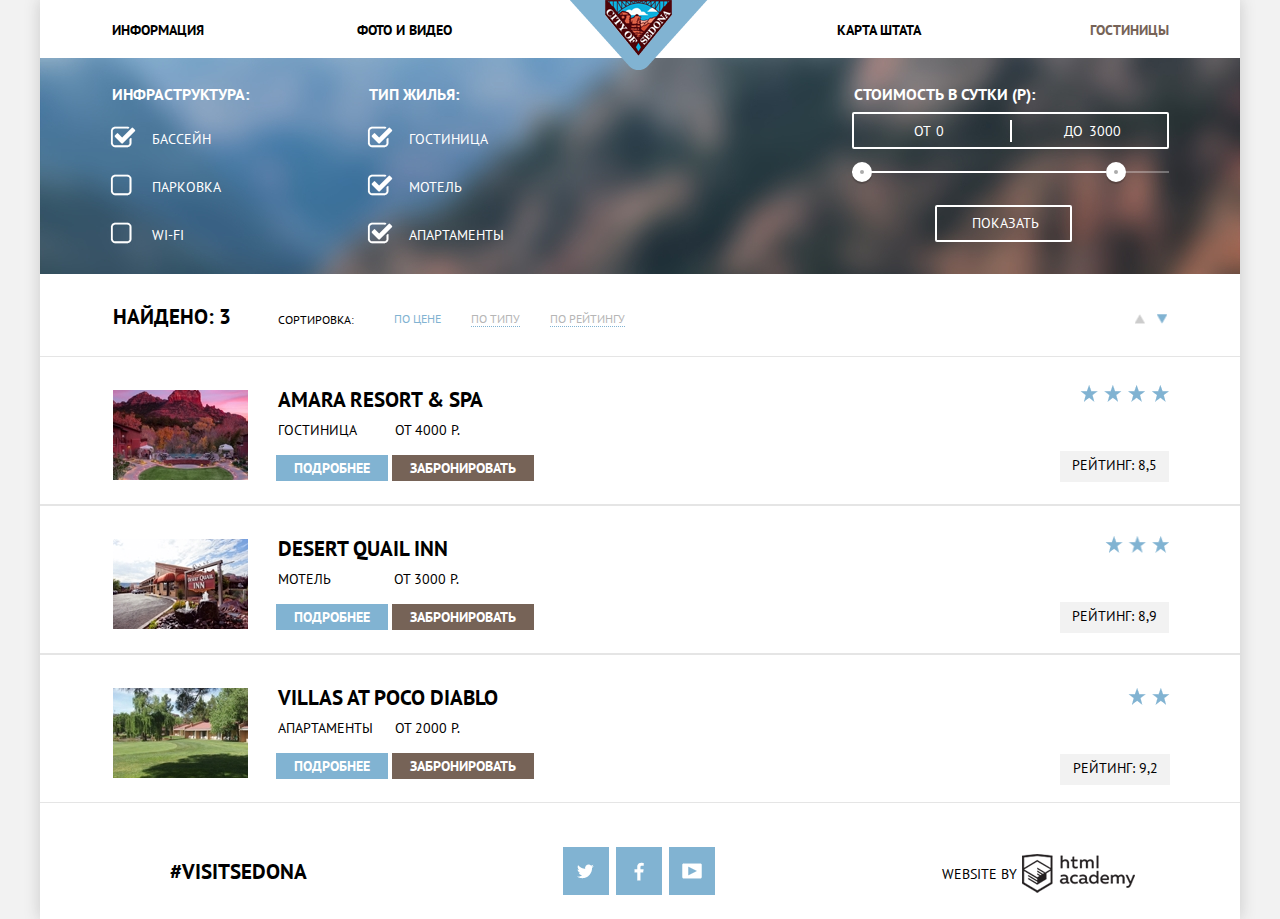
==== commit 84df6125: "commit" ====
--- a/hotels.html
+++ b/hotels.html
@@ -3,7 +3,7 @@
    <head>
       <meta charset="utf-8">
       <title>HTML Academy: Седона</title>
-      <link href="css/css.css" rel="stylesheet">
+      <link href="css/min-css.css" rel="stylesheet">
       <link href="css/normalize.css" rel="stylesheet">
       <link href="https://fonts.googleapis.com/css?family=PT+Sans:400,700,700i&amp;subset=cyrillic" rel="stylesheet">
    </head>
@@ -16,7 +16,7 @@
                      <li class="navigation nav-left"> <a href="#"> Информация </a> </li>
                      <li class="navigation nav-left"> <a href="#"> Фото и видео </a> </li>
                      <li class="navigation nav-right"> <a href="#"> Карта штата </a> </li>
-                     <li class="navigation nav-right-b"> <a href="#"> Гостиницы </a> </li>
+                     <li class="navigation nav-right-b"> <a class="current" href="#"> Гостиницы </a> </li>
                   </ul>
                </nav>
             </div>
@@ -27,7 +27,7 @@
             </div>
          </header>
          <div class="all-search">
-            <form>
+            <form class="main-form">
                <fieldset class="search-inf">
                   <legend> Инфраструктура: </legend>
                   <p class="text1">
@@ -43,8 +43,6 @@
                      <label class="form-label" for="wifi">  WI-FI  </label>
                   </p>
                </fieldset>
-            </form>
-            <form>
                <fieldset class="search-accomodation">
                   <legend> Тип жилья: </legend>
                   <div class="search-content">
@@ -62,8 +60,6 @@
                      </p>
                   </div>
                </fieldset>
-            </form>
-            <form>
                <fieldset class="filter">
                   <legend>Стоимость в сутки (Р):</legend>
                   <div class="price-controls">
@@ -101,7 +97,7 @@
                      <img src="img/amara.jpg" alt="amara hotel" width="135" height="90">
                   </div>
                   <div class="text-block">
-                     <h2 class="hotel-name"> Amara Resort & Spa </h2>
+                     <a class="hotel-name" href="#"> Amara Resort & Spa </a>
                      <div class="description">
                         <span class="text"> Гостиница  </span>
                         <span class="price"> от 4000 Р. </span>
@@ -121,7 +117,7 @@
                      <img src="img/desert.jpg" alt="motel" width="135" height="90">
                   </div>
                   <div class="text-block">
-                     <h2 class="hotel-name"> Desert Quail Inn </h2>
+                     <a class="hotel-name" href="#"> Desert Quail Inn </a>
                      <div class="description">
                         <span class="text"> Мотель </span>
                         <span class="price1">от 3000 Р.</span>
@@ -141,7 +137,7 @@
                      <img src="img/villas.jpg" alt="apartments" width="135" height="90">
                   </div>
                   <div class="text-block">
-                     <h2 class="hotel-name"> Villas At Poco Diablo </h2>
+                     <a class="hotel-name" href="#"> Villas At Poco Diablo </a>
                      <div class="description">
                         <span class="text"> Апартаменты  </span>
                         <span class="price2">от 2000 Р. </span>
@@ -176,4 +172,4 @@
          </footer>
       </div>
    </body>
-</html>+</html>
--- a/css/min-css.css
+++ b/css/min-css.css
@@ -0,0 +1 @@
+body{font-family:'PT Sans',"Verdana","sans-serif";line-height:26px;background-color:#f2f2f2;width:1200px;margin:0 auto;padding:0}.page-container{background-color:#fff;box-shadow:0 0 15px 0 rgba(50,50,50,0.21);max-width:1200px;margin:0 auto}.main-navigator{font-size:14px;font-weight:700;text-transform:uppercase;position:relative;width:1054px;padding-left:73px;padding-right:73px;margin-left:15px}.main-navigator a{text-decoration:none;color:#000;cursor:pointer}.main-navigator a:hover{color:#81b3d2}.main-navigator a:active{color:#c1c1c1}.main-navigator .current{color:#766357}.main-navigator .current:hover{color:#604e43}.main-navigator .current:active{color:#d6d0cc}.container{width:1200px;height:41px;align-items:center;padding-top:17px;background-color:#fff}header{margin:0;position:relative}.logo{position:absolute;top:0;left:530px}.nav{display:flex;padding:0;text-align:center;justify-content:space-between;margin:0;color:#000}a{color:#000;text-decoration:none}.navigation{font-size:14px;line-height:26px;margin:0;padding:0;list-style-type:none;font-family:'pt sans',Verdana,sans-serif}.nav-left{padding:0;margin-left:-16px}.nav-left1{margin-left:-21px}.nav-right{margin-left:215px}.item{width:286px;height:124px;padding:60px 57px 70px;text-align:center}.item-img{padding-bottom:20px}.item-name{padding-bottom:10px}.nav-right-b{padding:0;margin-right:13px}.main-image{width:100%}.about{text-align:center;margin-top:48px;margin-bottom:58px;height:96px}.blue-heading{margin-left:60px;margin-right:60px}.text.blue{padding-left:7px}.text.about{margin-top:32px}.heading-grey{margin-left:60px;margin-right:60px}.main-sedona{line-height:26px;margin-left:5px;padding-left:371px;padding-right:373px}.features{display:flex;flex-direction:row;justify-content:space-between;width:100%;height:329px}.reasons{display:flex}.reasons-bridge{display:flex;flex-direction:row-reverse}.reasons-text{text-align:center;width:303px;height:210px;background-color:#81b3d2;color:#fff;padding:47px 48px 0 49px}.bridge-img{min-height:250px;line-height:0}.reasons-img{height:250px}.text.number{margin-top:25px;margin-bottom:20px}.reasons-numbers{display:flex;flex-direction:row;width:100%}.reasons-small{width:264px;height:149px;padding:48px 68px 60px;text-align:center;background-color:#eee}a:link{text-decoration:none}.booking{height:290px;text-align:center;margin:auto;position:relative;left:0}.modal-form{width:462px;height:282px;margin:auto;top:100%;margin-top:55px;margin-bottom:60px;padding-left:57px;padding-right:56px;display:block}.modal-form-none{display:none}.int{padding-top:40px;padding-bottom:37px;margin:0 auto}.button-sedona{background-color:#766357;margin:auto;height:85px}.map{padding-bottom:6px}.search{width:570px;background-color:#fff;margin:auto;left:0;right:0;position:absolute;box-shadow:0 7px 15px 0 rgba(50,50,50,0.15)}.search-sedona{color:#fff;text-decoration:none;font-size:21px;text-transform:uppercase;font-weight:700;line-height:82px}.howtosort{display:flex;list-style-type:none;margin:0;padding-left:7px}.title{font:12px;text-transform:uppercase;display:inline-block;vertical-align:middle}.howtosort a.activelink{border-bottom:none;color:#81b3d2}.howtosort a.notactive{border-bottom:1px dotted #81b3d2;color:#b6b6b6;padding:0}.howtosort a.notactive:active{border-bottom:none;color:#000;padding:0}.howtosort a.notactive:hover{border-bottom:1px dotted;color:#81b3d2;padding:0}.sort1{margin-left:30px;list-style-type:none;padding-left:10px}.datepicker{background-image:url(../img/calendar.png);background-color:transparent;font-size:0;height:21px;width:22px;background-position:top left;background-repeat:no-repeat;border:none;position:absolute;right:62px;top:148px;outline:none}.datepicker1{background-image:url(../img/calendar.png);background-color:transparent;font-size:0;height:21px;width:22px;background-position:top left;background-repeat:no-repeat;border:none;position:absolute;right:62px;top:213px;outline:none}.datepicker1:hover{background-image:url(../img/calendar-black.png)}.datepicker1:active{background-image:url(../img/calendar-blue.png)}.datepicker:hover{background-image:url(../img/calendar-black.png)}.datepicker:active{background-image:url(../img/calendar-blue.png)}input[name="departure"],[name="arrival"]{width:292px;height:39px;padding-right:43px;padding-left:10px;margin-right:5px;background-color:#f2f2f2;border:none;font-size:14px;line-height:26px;font-family:'pt sans',Verdana,sans-serif}input[name="departure"]{margin-left:20px}input[name="arrival"]{margin-left:20px}input[value="4 июля 2017"],[value="24 апреля 2017"]{font-size:14px;line-height:26px;text-transform:uppercase;font-weight:700}input[type="submit"]{width:460px;height:58px;background-color:#81b3d2;color:#fff;border:none;margin-top:55px;font-size:21px;font-weight:700;text-transform:uppercase;line-height:26px;margin-right:13px}input[name="kids"],[name="adults"]{width:33%;background-color:#f2f2f2;border:none;font-size:14px;line-height:26px;text-transform:uppercase;font-weight:700;text-align:center}input:active{background-color:#fff}input:hover{background-color:#ebebeb}input[name="adults"]{width:33%}input[type=submit]:hover{background-color:#669ec0}input[type=submit]:active{background-color:#5496bd;color:#88b6d1}.plus{border:none;font-size:0;background-image:url(../img/plus.png);background-repeat:no-repeat;background-position:center;width:33%;height:34px;background-color:#f2f2f2;outline:none}.plus:hover{background-image:url(../img/black-plus.png)}.plus:active{background-image:url(../img/blue-plus.png)}.minus:hover{background-image:url(../img/black-minus.png)}.minus:active{background-image:url(../img/blue-minus.png)}.plus1:hover{background-image:url(../img/black-plus.png)}.plus1:active{background-image:url(../img/blue-plus.png)}.minus1:hover{background-image:url(../img/black-minus.png)}.ad-container{height:44px;margin:0}.ad{display:flex}.kd-container{height:44px;margin:0}.kd{display:flex}.visitors{display:flex;justify-content:space-between;margin-top:25px}.adults-number,.kids-number{width:114px;display:flex;height:34px}.adults-number{margin-left:43px;margin-right:5px}.kids-number{margin-left:30px;margin-right:2px}.minus{border:none;font-size:0;background-image:url(../img/minus.png);background-repeat:no-repeat;background-position:center;width:33%;height:34px;background-color:#f2f2f2;outline:none}.minus1{border:none;font-size:0;background-image:url(../img/minus.png);background-repeat:no-repeat;width:11px;height:11px;background-color:#f2f2f2;position:absolute;left:84px;top:17px;outline:none}.plus1{border:none;font-size:0;background-image:url(../img/plus.png);background-repeat:no-repeat;width:11px;height:11px;background-color:#f2f2f2;position:absolute;right:15px;top:13px;outline:none}.in{display:flex;margin-bottom:27px;justify-content:space-between}.container-dates{width:463px;height:45px;margin-bottom:23px;margin-left:1px}label{vertical-align:middle;font-size:14px;line-height:26px;text-transform:uppercase;font-weight:700;margin-top:6px}.headertext{font-size:30px;line-height:24px;text-transform:uppercase;padding-bottom:9px}.search-sedona2{margin-top:10px}h2{font-size:21px;font-weight:700;text-transform:uppercase;line-height:21px;margin:0}.head{font-size:21px;line-height:26px}.text{font-size:14px;text-transform:uppercase;font-weight:400;line-height:21px}.text1{font-size:14px;line-height:21px;padding-bottom:8px;text-transform:uppercase;font-weight:400}legend{font-size:16px;font-weight:700;text-transform:uppercase;line-height:21px;padding-bottom:7px;font-family:'pt sans',Verdana,sans-serif}.form-label{font-weight:400}.sort{display:flex}.sort1{font-size:12px;line-height:18px;text-transform:uppercase;margin-top:7px}.container2{width:100%;display:flex}.main-footer{padding-bottom:18px;padding-top:16px;position:relative;overflow:hidden;display:flex}.hashtag{width:270px;font-size:21px;line-height:26px;text-transform:uppercase;font-weight:700;margin-top:12px;padding-left:130px}.cop-text{width:80px;vertical-align:middle;font-size:14px;line-height:26px;text-transform:uppercase}.cop-image{background-image:url(../img/logo-htmlacademy.png);background-repeat:no-repeat;display:block;width:116px;height:47px;font-size:0;margin-top:auto}.cop-image:hover{background-image:url(../img/logo-blue.png);background-repeat:no-repeat}.cop-image:active{background-image:url(../img/logo-grey.png)}.copyright{width:310px;padding-left:90px;display:flex;align-items:center}.social{width:300px;display:block;margin-left:133px}.social-btn{width:46px;height:48px;background-color:#81b3d2;background-repeat:no-repeat;display:inline-block;vertical-align:middle;font-size:0}.social-btn-tw{background-image:url(../img/t.png);margin:auto;background-repeat:no-repeat;background-position:center}.social-btn:hover{background-color:#669ec0}.social-btn:active{background-color:#5496bd}.social-btn:active span{opacity:.3}.social-btn-fb{background-image:url(../img/f.png);margin-left:3px;background-repeat:no-repeat;background-position:center}.social-btn-fb:active{background-image:url(../img/fo.png)}.social-btn-tw:active{background-image:url(../img/to.png)}.social-btn-youtube{background-image:url(../img/y.png);margin-left:3px;background-repeat:no-repeat;background-position:center}.social-btn-youtube:active{background-image:url(../img/yo.png)}.all-search{border:none;display:flex;height:190px;background-image:url(../img/filter-background.jpg);background-color:#7b9ec0;padding-top:26px;padding-left:68px;color:#fff}.main-form{display:flex}.search-inf{width:230px;border:none;padding:0}.search-accomodation{width:288px;border:none;padding:0;margin-left:25px}.filter{width:317px;border:none;margin-left:195px;padding:0;margin-right:70px}input[type="checkbox"]{display:none}.check_box+.form-label{position:relative;padding-left:42px;cursor:pointer;margin-bottom:20px;padding-bottom:30px}input[type="checkbox"]:checked + label:before{content:'';position:absolute;top:-4px;left:0;width:26px;height:22px;background:url(../img/checked.png);line-height:21px}input[type="checkbox"]:not(checked) + label:before{content:'';position:absolute;top:-4px;left:0;width:22px;height:22px;background:url(../img/checkbox.png);line-height:21px}.sort{border:none;width:1054px;margin-left:73px;padding-top:30px;padding-right:73px;height:55px}.results{display:flex;flex-direction:column;margin-top:-3px}.container-results{padding-right:70px;padding-bottom:28px}.updown{margin-left:auto}.item-stay{display:flex;height:93px;width:1200px;padding-bottom:46px;padding-top:8px;border-bottom:1px solid #e5e5e5;border-top:1px solid #e5e5e5}.rating{margin-left:526px;margin-right:73px}.rait{background-color:#f2f2f2;height:23px;padding-top:4px;font-size:14px;line-height:21px;height:27px;font-size:14px;text-transform:uppercase;text-align:center;display:block;margin-top:42px}.stars{margin-left:20px;margin-top:20px}.stars2{padding-top:22px;margin-left:45px}.stars3{padding-top:25px;margin-left:68px}.hotel-name{line-height:26px;font-size:21px;font-weight:700;text-transform:uppercase;margin:0;cursor:pointer}.hotel-name:active{color:#b2b2b2}.hotel-name:hover{color:#81b3d2}.price,.price1,.price2{text-transform:uppercase;font-size:14px;line-height:21px}.price{margin-left:35px}.price1{margin-left:60px}.price2{margin-left:18px}.description{margin-bottom:13px;margin-top:2px}.image-block{min-width:135px;height:90px;margin-left:73px;margin-top:25px}.text-block{height:135px;margin-left:30px;padding-top:19px;padding-top:22px}.filer-range{width:330px}.price-controls{height:33px;margin-bottom:22px;border:2px solid #fff;border-radius:2px;font-size:0;position:relative}.price-controls label{display:inline-block;vertical-align:middle;font-size:14px;line-height:21px;vertical-align:top;cursor:pointer}.price-controls .min-price,.price-controls .max-price{width:90px;padding-left:60px;line-height:21px;font-size:14px;font-weight:400}.price-controls input{width:50px;margin:0;color:inherit;font:inherit;background:none;border:none}.price-controls::after{content:"";position:absolute;top:50%;left:50%;transform:translate(-50%,-50%);width:2px;height:22px;background:#fff}.range-controls{position:relative;margin-bottom:32px}.range-controls .scale{height:2px;background:rgba(255,255,255,0.3)}.range-controls .bar{width:80%;height:2px;background:#fff}.range-toggle{width:4px;height:4px;background:#ababab;border:8px solid #fff;border-radius:50%;box-shadow:0 2px 1px 0 rgba(0,1,1,0.2);cursor:pointer;position:absolute;top:-9px}.range-toggle-min{left:0}.range-toggle-max{left:80%}.range-toggle:hover{background:#1c4f80}.button-more{width:112px;height:26px;background-color:#81b3d2;display:block;text-align:center;color:#fff;text-transform:uppercase;font-weight:700;font-size:14px;margin-left:-2px}.button-more:hover{background-color:#669ec1}.button-more:active{background-color:#5596be;color:#97b8cb}.button-booking{display:block;width:142px;height:26px;background-color:#766357;text-align:center;margin-left:4px;color:#fff;text-transform:uppercase;font-weight:700;font-size:14px}.button-booking:hover{background-color:#604e44}.button-booking:active{background-color:#503e34;color:#8d8980}.booking-accomodation{display:flex}.down{background:url(../img/down.png);display:inline-block;vertical-align:middle;font-size:0;height:10px;width:10px;background-repeat:no-repeat;background-position:center}.up{background:url(../img/up.png);display:inline-block;vertical-align:middle;font-size:0;height:10px;width:10px;background-repeat:no-repeat;background-position:center;margin-right:8px}.down:hover{background:url(../img/blackdown.png)}.down:active{background:url(../img/down.png)}.up:hover{background:url(../img/blackup.png)}.up:active{background:url(../img/upblue.png)}.btn-transparent{display:block;margin-left:83px;padding:6px 35px;font-size:14px;line-height:21px;font-family:'pt sans',Verdana,sans-serif;color:#fff;text-transform:uppercase;font-weight:400;background:transparent;border:2px solid #fff;border-radius:2px;cursor:pointer;width:137px}.btn-transparent:hover{color:#000;background:#fff}
